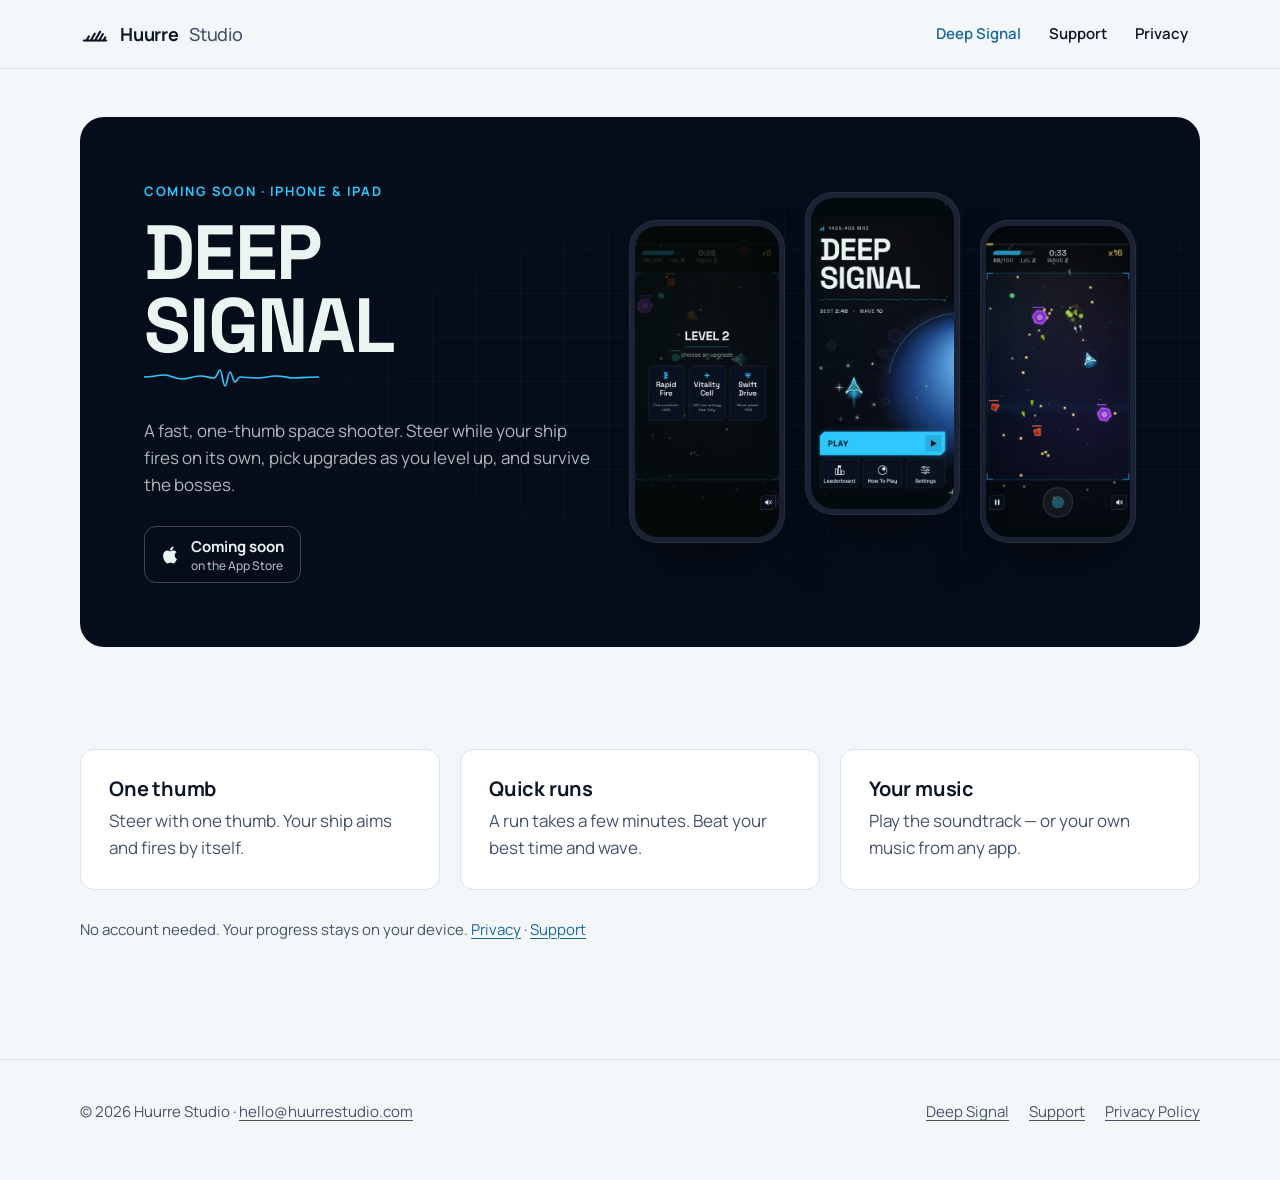
==== deep-signal/index.html @ c137371a "First version of the website." ====
<!doctype html>
<html lang="en">
<head>
<meta charset="utf-8">
<meta name="viewport" content="width=device-width, initial-scale=1">
<title>Deep Signal | Huurre Studio</title>
<meta name="description" content="Deep Signal is a fast, one-thumb space shooter for iPhone and iPad.">
<link rel="canonical" href="https://huurrestudio.com/deep-signal/">
<meta property="og:type" content="website">
<meta property="og:title" content="Deep Signal | Huurre Studio">
<meta property="og:description" content="Deep Signal is a fast, one-thumb space shooter for iPhone and iPad.">
<meta property="og:image" content="https://huurrestudio.com/assets/og-image.png">
<meta name="twitter:card" content="summary_large_image">
<meta name="theme-color" content="#F4F7F9" media="(prefers-color-scheme: light)">
<meta name="theme-color" content="#0A111B" media="(prefers-color-scheme: dark)">
<link rel="icon" href="/favicon.svg" type="image/svg+xml">
<link rel="apple-touch-icon" href="/apple-touch-icon.png">
<link rel="preconnect" href="https://fonts.googleapis.com">
<link rel="preconnect" href="https://fonts.gstatic.com" crossorigin>
<link href="https://fonts.googleapis.com/css2?family=Fraunces:ital,opsz,wght@1,9..144,400&family=Manrope:wght@400;500;600;700;800&family=Space+Grotesk:wght@700&display=swap" rel="stylesheet">
<link rel="stylesheet" href="/assets/site.css">
</head>
<body>
<a class="skip" href="#main">Skip to content</a>

<header class="site-header">
  <div class="wrap">
    <a class="brand" href="/" aria-label="Huurre Studio, home">
      <svg viewBox="0 0 64 64" fill="none" stroke="currentColor" stroke-width="4.5" stroke-linecap="round" aria-hidden="true"><path d="M8 46H56M14 46 19 37M23 46 31.5 31.3M32 46 43 27M41 46 49 32.1M50 46 54 39.1"/></svg>
      Huurre <span>Studio</span>
    </a>
    <nav class="nav" aria-label="Main">
      <a href="/deep-signal/" aria-current="page">Deep Signal</a>
      <a href="/support/">Support</a>
      <a href="/privacy/">Privacy</a>
    </nav>
  </div>
</header>

<main id="main">

  <section class="page-top">
    <div class="wrap">
      <article class="ds" aria-labelledby="ds-title">
        <div>
          <p class="eyebrow">Coming soon · iPhone &amp; iPad</p>
          <h1 id="ds-title" class="ds-title">Deep<br>Signal</h1>
          <svg class="trace" viewBox="0 0 180 22" fill="none" stroke="currentColor" stroke-width="1.6" aria-hidden="true"><path d="M0 11c10 0 12-2 20-2s10 4 18 4 10-3 18-3 8 2 14 2c3 0 4-8 6-8s3 16 5 16 3-14 5-14 3 10 5 10 3-5 5-5c6 0 10 1 18 1s10-2 18-2 12 2 18 2 10-1 25-1"/></svg>
          <p>A fast, one-thumb space shooter. Steer while your ship fires on its own, pick upgrades as you level up, and survive the bosses.</p>
          <div class="btns">
            <span class="badge-soon" role="note"><svg viewBox="0 0 24 24" fill="currentColor" aria-hidden="true"><path d="M16.4 12.6c0-2.6 2.1-3.8 2.2-3.9-1.2-1.8-3.1-2-3.7-2-1.6-.2-3.1.9-3.9.9-.8 0-2-.9-3.4-.9-1.7 0-3.3 1-4.2 2.6-1.8 3.1-.5 7.7 1.3 10.2.9 1.2 1.9 2.6 3.2 2.6 1.3-.1 1.8-.8 3.3-.8 1.6 0 2 .8 3.4.8 1.4 0 2.3-1.3 3.1-2.5 1-1.4 1.4-2.8 1.4-2.9-.1 0-2.7-1-2.7-4.1ZM13.9 5c.7-.9 1.2-2 1.1-3.2-1 0-2.3.7-3 1.6-.7.8-1.2 2-1.1 3.1 1.1.1 2.3-.6 3-1.5Z"/></svg><span>Coming soon<small>on the App Store</small></span></span>
          </div>
        </div>
        <div class="phones">
          <div class="phone"><img src="/assets/deep-signal/upgrade.jpg" width="720" height="1558" alt="Level-up screen: choose one of three upgrades."></div>
          <div class="phone"><img src="/assets/deep-signal/menu.jpg" width="720" height="1558" alt="Main menu with the Deep Signal title and a Play button."></div>
          <div class="phone"><img src="/assets/deep-signal/gameplay.jpg" width="720" height="1558" alt="Gameplay: the ship firing at enemies."></div>
        </div>
      </article>
    </div>
  </section>

  <section class="flush-top" aria-label="Features">
    <div class="wrap">
      <div class="grid-3">
        <div class="card"><h3>One thumb</h3><p>Steer with one thumb. Your ship aims and fires by itself.</p></div>
        <div class="card"><h3>Quick runs</h3><p>A run takes a few minutes. Beat your best time and wave.</p></div>
        <div class="card"><h3>Your music</h3><p>Play the soundtrack — or your own music from any app.</p></div>
      </div>
      <p class="small-print">No account needed. Your progress stays on your device. <a href="/privacy/">Privacy</a> · <a href="/support/">Support</a></p>
    </div>
  </section>

</main>

<footer class="site-footer">
  <div class="wrap">
    <p style="margin:0">© 2026 Huurre Studio · <a href="mailto:hello@huurrestudio.com">hello@huurrestudio.com</a></p>
    <nav aria-label="Footer">
      <a href="/deep-signal/">Deep Signal</a>
      <a href="/support/">Support</a>
      <a href="/privacy/">Privacy Policy</a>
    </nav>
  </div>
</footer>
</body>
</html>
---- assets/site.css ----
/* Huurre Studio — shared styles
   Palette: frost paper, night ink, one cold-blue accent. Deep Signal
   sections switch to the game's own night/cyan palette. */

:root {
  --bg: #F4F7F9;
  --surface: #FFFFFF;
  --ink: #0C1624;
  --ink-2: #46546A;       /* ≥ 7:1 on --bg */
  --line: #DCE3EA;
  --accent: #1B6A9E;      /* links & focus, ≥ 5.5:1 on --bg */
  --frost: #BFE3F5;
  --frost-ink: #0C1624;

  --ds-bg: #060D1A;       /* Deep Signal palette */
  --ds-ink: #EAF4F1;
  --ds-dim: rgba(234, 244, 241, 0.74);
  --ds-cyan: #2EC8FF;

  --radius: 14px;
  --wrap: 1120px;
  --font: "Manrope", system-ui, -apple-system, "Segoe UI", sans-serif;
  --serif: "Fraunces", Georgia, serif;
  color-scheme: light;
}
@media (prefers-color-scheme: dark) {
  :root:not([data-theme="light"]) {
    --bg: #0A111B;
    --surface: #111A26;
    --ink: #EEF4F8;
    --ink-2: #A2B0BF;
    --line: #1F2B3A;
    --accent: #8FD0F2;
    --frost: #BFE3F5;
    --frost-ink: #0A111B;
    color-scheme: dark;
  }
}

*, *::before, *::after { box-sizing: border-box; }
html { -webkit-text-size-adjust: 100%; scroll-behavior: smooth; }
@media (prefers-reduced-motion: reduce) { html { scroll-behavior: auto; } }
body {
  margin: 0;
  background: var(--bg);
  color: var(--ink);
  font: 400 17px/1.6 var(--font);
  -webkit-font-smoothing: antialiased;
}
img { max-width: 100%; height: auto; display: block; }
a { color: var(--accent); text-underline-offset: 3px; text-decoration-thickness: 1px; }
a:hover { text-decoration-thickness: 2px; }
:focus-visible { outline: 3px solid var(--accent); outline-offset: 3px; border-radius: 4px; }

.wrap { width: min(var(--wrap), 100% - 40px); margin-inline: auto; }
.skip {
  position: absolute; left: 16px; top: -60px; z-index: 10;
  background: var(--ink); color: var(--bg); padding: 10px 14px; border-radius: 8px;
}
.skip:focus { top: 12px; }

/* ---------- header ---------- */
.site-header { border-bottom: 1px solid var(--line); }
.site-header .wrap { display: flex; align-items: center; justify-content: space-between; gap: 16px; min-height: 68px; }
.brand { display: inline-flex; align-items: center; gap: 10px; color: var(--ink); text-decoration: none; font-weight: 700; letter-spacing: -0.01em; font-size: 18px; }
.brand svg { width: 30px; height: 30px; }
.brand span { font-weight: 500; color: var(--ink-2); }
.nav { display: flex; gap: 4px; flex-wrap: wrap; }
.nav a { color: var(--ink); text-decoration: none; font-weight: 600; font-size: 15px; padding: 10px 12px; border-radius: 10px; }
.nav a:hover { background: var(--line); }
.nav a[aria-current="page"] { color: var(--accent); }
.nav { flex-wrap: nowrap; }
@media (max-width: 560px) { .brand span { display: none; } .nav { gap: 0; } .nav a { padding: 10px 7px; font-size: 14px; white-space: nowrap; } }

/* ---------- type ---------- */
h1, h2, h3 { line-height: 1.12; letter-spacing: -0.025em; margin: 0 0 0.5em; }
h1 { font-size: clamp(40px, 6.4vw, 76px); font-weight: 800; }
h2 { font-size: clamp(30px, 3.8vw, 44px); font-weight: 800; }
h3 { font-size: 20px; font-weight: 700; letter-spacing: -0.01em; }
p { margin: 0 0 1em; }
.lede { font-size: clamp(18px, 1.6vw, 21px); color: var(--ink-2); max-width: 36em; }
.eyebrow { font-size: 13px; font-weight: 700; letter-spacing: 0.12em; text-transform: uppercase; color: var(--ink-2); margin-bottom: 14px; }

/* ---------- buttons ---------- */
.btns { display: flex; flex-wrap: wrap; gap: 12px; margin-top: 28px; }
.btn {
  display: inline-flex; align-items: center; gap: 10px; min-height: 48px;
  padding: 12px 20px; border-radius: 12px; font-weight: 700; font-size: 16px;
  text-decoration: none; border: 1.5px solid transparent;
}
.btn-primary { background: var(--ink); color: var(--bg); }
.btn-primary:hover { background: var(--accent); color: #fff; }
.btn-ghost { border-color: var(--line); color: var(--ink); }
.btn-ghost:hover { border-color: var(--ink-2); }
.btn svg { width: 18px; height: 18px; }

/* ---------- hero ---------- */
.hero { padding: clamp(56px, 9vw, 120px) 0 clamp(48px, 7vw, 96px); position: relative; overflow: hidden; }
.hero .wrap { display: grid; grid-template-columns: 1.25fr 1fr; gap: 48px; align-items: center; }
@media (max-width: 860px) { .hero .wrap { grid-template-columns: 1fr; gap: 32px; } .hero-art { order: -1; max-width: 300px; } }

.definition {
  border-left: 2px solid var(--frost);
  padding: 2px 0 2px 16px; margin-bottom: 32px; max-width: 30em;
}
.definition .term { font-weight: 700; font-size: 15px; letter-spacing: 0.02em; }
.definition .term em { font-style: normal; font-weight: 500; color: var(--ink-2); }
.definition p { font-family: var(--serif); font-style: italic; font-size: 19px; line-height: 1.5; color: var(--ink-2); margin: 4px 0 0; }

.hero-art { color: var(--ink); }
.hero-art svg { width: 100%; height: auto; overflow: visible; }
.hero-art .twig { stroke: currentColor; }
.hero-art .needle { stroke: var(--accent); stroke-dasharray: 120; stroke-dashoffset: 120; animation: grow 1.4s cubic-bezier(.2,.7,.2,1) forwards; }
.hero-art .needle:nth-of-type(2) { animation-delay: .15s; }
.hero-art .needle:nth-of-type(3) { animation-delay: .3s; }
.hero-art .needle:nth-of-type(4) { animation-delay: .45s; }
.hero-art .needle:nth-of-type(5) { animation-delay: .6s; }
.hero-art .needle:nth-of-type(6) { animation-delay: .75s; }
.hero-art .crystal { fill: var(--accent); opacity: 0; animation: appear .8s ease-out 1.4s forwards; }
@keyframes grow { to { stroke-dashoffset: 0; } }
@keyframes appear { to { opacity: .55; } }
@media (prefers-reduced-motion: reduce) {
  .hero-art .needle { animation: none; stroke-dashoffset: 0; }
  .hero-art .crystal { animation: none; opacity: .55; }
}

/* ---------- sections ---------- */
section { padding: clamp(56px, 8vw, 104px) 0; }
.section-head { max-width: 40em; margin-bottom: 40px; }
section.flush-top { padding-top: 0; }
.ds .ds-title { margin: 0; }
.rule { border: 0; border-top: 1px solid var(--line); margin: 0; }

/* ---------- Deep Signal feature (always the game's dark palette) ---------- */
.ds {
  background: var(--ds-bg); color: var(--ds-ink);
  border-radius: 24px; overflow: hidden; position: relative;
  display: grid; grid-template-columns: 1fr 1.1fr; gap: 24px; align-items: center;
  padding: clamp(28px, 5vw, 64px);
  isolation: isolate;
}
.ds::before { /* faint grid like the game's arena */
  content: ""; position: absolute; inset: 0; z-index: -1;
  background-image: linear-gradient(rgba(46,200,255,.05) 1px, transparent 1px), linear-gradient(90deg, rgba(46,200,255,.05) 1px, transparent 1px);
  background-size: 44px 44px;
  mask-image: radial-gradient(ellipse at 70% 50%, #000 30%, transparent 75%);
}
@media (max-width: 860px) { .ds { grid-template-columns: 1fr; } }
.ds .eyebrow { color: var(--ds-cyan); }
.ds h2, .ds h1, .ds .ds-title { font-family: "Space Grotesk", var(--font); text-transform: uppercase; letter-spacing: -0.02em; line-height: .95; font-size: clamp(44px, 6vw, 80px); }
.ds p { color: var(--ds-dim); max-width: 32em; }
.ds a { color: var(--ds-cyan); }
.trace { width: 180px; height: 22px; margin: 4px 0 22px; color: var(--ds-cyan); }
.chips { list-style: none; padding: 0; margin: 20px 0 0; display: flex; flex-wrap: wrap; gap: 8px; }
.chips li { border: 1px solid rgba(234,244,241,.18); padding: 6px 12px; border-radius: 999px; font-size: 14px; font-weight: 600; color: var(--ds-ink); }
.ds .btn-primary { background: var(--ds-cyan); color: #03131F; }
.ds .btn-primary:hover { background: #7fdcff; color: #03131F; }
.ds .btn-ghost { border-color: rgba(234,244,241,.25); color: var(--ds-ink); }
.ds .btn-ghost:hover { border-color: var(--ds-ink); }
.ds :focus-visible { outline-color: var(--ds-cyan); }
.badge-soon {
  display: inline-flex; align-items: center; gap: 10px; min-height: 48px; padding: 8px 16px;
  border-radius: 12px; border: 1.5px solid rgba(234,244,241,.25); color: var(--ds-ink); font-weight: 700; font-size: 15px;
}
.badge-soon svg { width: 20px; height: 20px; }
.badge-soon small { display: block; font-weight: 500; font-size: 12px; color: var(--ds-dim); line-height: 1.2; }

.phones { display: flex; justify-content: center; align-items: flex-end; gap: clamp(8px, 2vw, 20px); padding: 8px 0; }
.phone {
  width: 31%; max-width: 230px; border-radius: 28px; padding: 6px;
  background: #1a2233; box-shadow: 0 30px 60px -20px rgba(0,0,0,.6), 0 0 0 1px rgba(255,255,255,.06) inset;
}
.phone img { border-radius: 23px; aspect-ratio: 1170 / 2532; object-fit: cover; }
.phone:nth-child(2) { transform: translateY(-28px); }
@media (max-width: 480px) { .phone { border-radius: 18px; padding: 4px; } .phone img { border-radius: 15px; } }

/* ---------- principles ---------- */
.grid-3 { display: grid; grid-template-columns: repeat(3, 1fr); gap: 20px; }
@media (max-width: 860px) { .grid-3 { grid-template-columns: 1fr; } }
.card { background: var(--surface); border: 1px solid var(--line); border-radius: var(--radius); padding: 28px; }
.card .num { font-weight: 800; font-size: 14px; color: var(--accent); letter-spacing: .08em; margin-bottom: 18px; display: block; }
.card p { color: var(--ink-2); margin: 0; }

/* ---------- long-form documents (privacy, support) ---------- */
.doc { padding: clamp(40px, 6vw, 80px) 0 96px; }
.doc .wrap { max-width: 720px; }
.toc { position: sticky; top: 24px; align-self: start; font-size: 15px; }
.toc p { font-weight: 700; margin-bottom: 8px; }
.toc ol { list-style: none; padding: 0; margin: 0; border-left: 1px solid var(--line); }
.toc a { display: block; padding: 5px 0 5px 14px; color: var(--ink-2); text-decoration: none; }
.toc a:hover { color: var(--ink); }
.side { position: sticky; top: 24px; align-self: start; }
.side > p { font-weight: 700; margin-bottom: 8px; }
@media (max-width: 860px) { .toc, .side { position: static; } }
.prose { max-width: 42em; }
.prose h1 { font-size: clamp(36px, 5vw, 56px); }
.prose h2 { font-size: 26px; margin-top: 2.2em; scroll-margin-top: 24px; }
.prose h3 { margin-top: 1.6em; }
.prose ul { padding-left: 1.2em; }
.prose li { margin-bottom: .4em; }
.prose table { width: 100%; border-collapse: collapse; font-size: 15px; margin: 1em 0 1.5em; }
.prose th, .prose td { text-align: left; vertical-align: top; padding: 10px 12px; border-bottom: 1px solid var(--line); }
.prose th { font-weight: 700; }
.prose .meta { color: var(--ink-2); font-size: 15px; }
.note { background: var(--surface); border: 1px solid var(--line); border-left: 3px solid var(--accent); border-radius: 10px; padding: 16px 18px; margin: 1.2em 0; }
.table-scroll { overflow-x: auto; }

/* FAQ */
.faq details { border-bottom: 1px solid var(--line); }
.faq summary {
  cursor: pointer; list-style: none; font-weight: 700; font-size: 18px; padding: 18px 36px 18px 0; position: relative;
}
.faq summary::-webkit-details-marker { display: none; }
.faq summary::after {
  content: ""; position: absolute; right: 6px; top: 50%; width: 10px; height: 10px;
  border-right: 2px solid var(--ink-2); border-bottom: 2px solid var(--ink-2);
  transform: translateY(-70%) rotate(45deg); transition: transform .2s;
}
.faq details[open] summary::after { transform: translateY(-30%) rotate(-135deg); }
.faq details > div { padding: 0 0 18px; color: var(--ink-2); }
@media (prefers-reduced-motion: reduce) { .faq summary::after { transition: none; } }

/* ---------- footer ---------- */
.site-footer { border-top: 1px solid var(--line); padding: 40px 0 56px; font-size: 15px; color: var(--ink-2); }
.site-footer .wrap { display: flex; flex-wrap: wrap; gap: 20px 40px; justify-content: space-between; align-items: center; }
.site-footer nav { display: flex; flex-wrap: wrap; gap: 8px 20px; }
.site-footer a { color: var(--ink-2); }
.site-footer a:hover { color: var(--ink); }

/* Placeholders the owner must fill in before publishing */
mark.todo { background: #FFE58A; color: #3A2E00; padding: 0 4px; border-radius: 4px; font-weight: 600; }

.page-top { padding-top: clamp(24px, 4vw, 48px); }
.small-print { margin-top: 28px; color: var(--ink-2); font-size: 15px; }
.card h3 { margin-bottom: .3em; }

.email-btn { margin: 0 0 40px; }
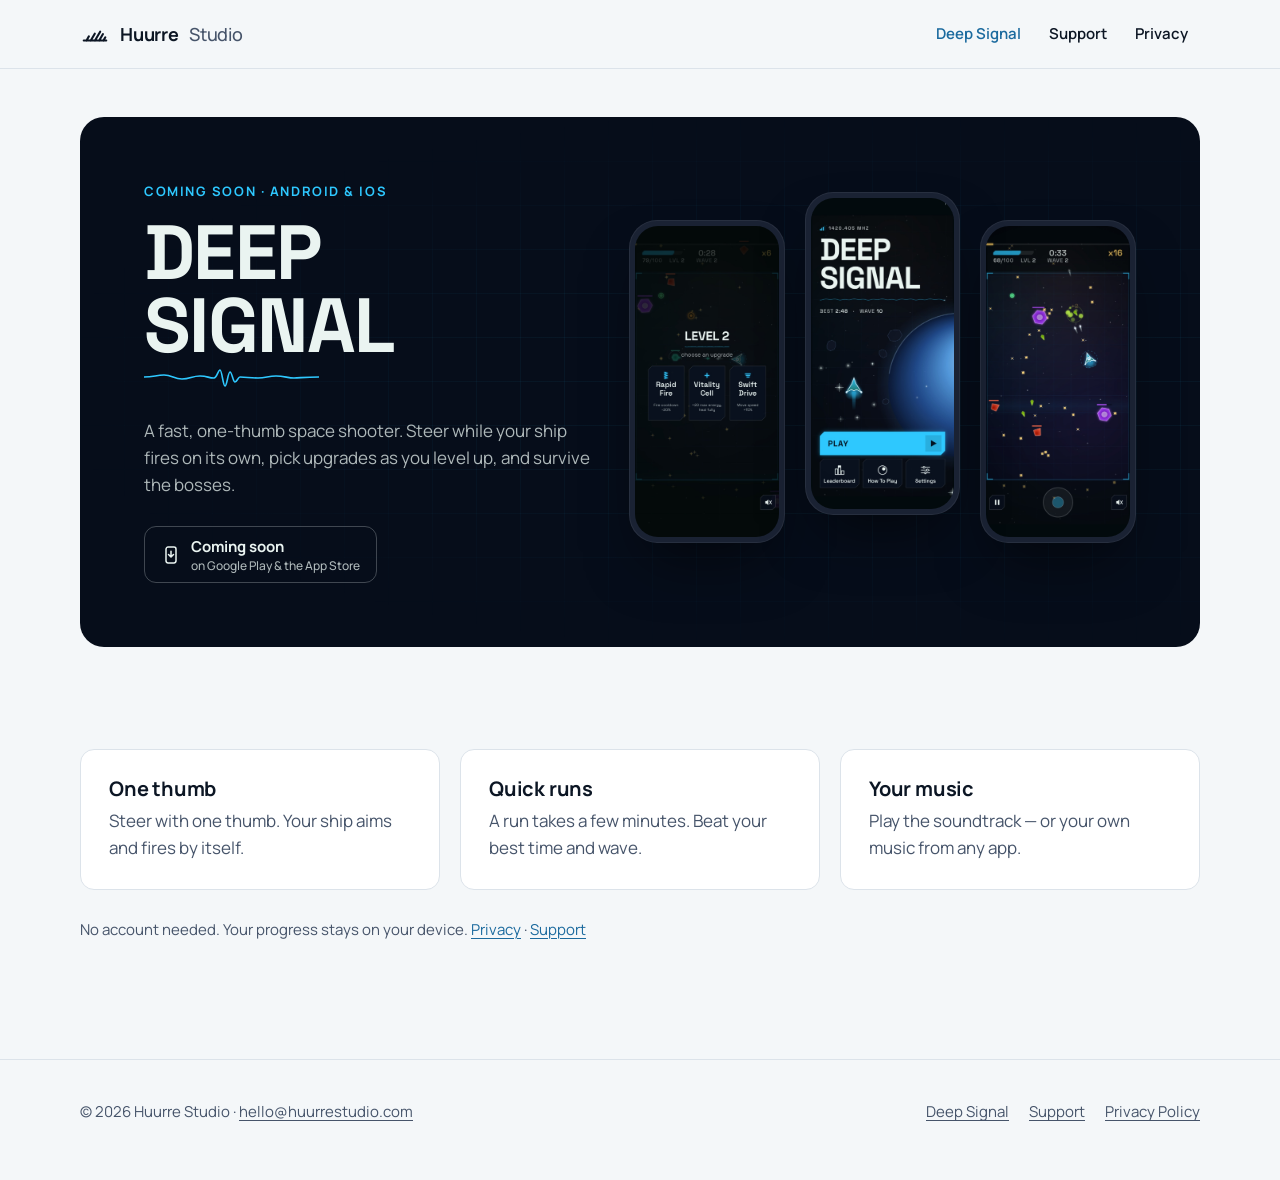
==== commit 57a05853: "New deep-signal index file" ====
--- a/deep-signal/index.html
+++ b/deep-signal/index.html
@@ -4,11 +4,11 @@
 <meta charset="utf-8">
 <meta name="viewport" content="width=device-width, initial-scale=1">
 <title>Deep Signal | Huurre Studio</title>
-<meta name="description" content="Deep Signal is a fast, one-thumb space shooter for iPhone and iPad.">
+<meta name="description" content="Deep Signal is a fast, one-thumb space shooter for Android, iPhone and iPad.">
 <link rel="canonical" href="https://huurrestudio.com/deep-signal/">
 <meta property="og:type" content="website">
 <meta property="og:title" content="Deep Signal | Huurre Studio">
-<meta property="og:description" content="Deep Signal is a fast, one-thumb space shooter for iPhone and iPad.">
+<meta property="og:description" content="Deep Signal is a fast, one-thumb space shooter for Android, iPhone and iPad.">
 <meta property="og:image" content="https://huurrestudio.com/assets/og-image.png">
 <meta name="twitter:card" content="summary_large_image">
 <meta name="theme-color" content="#F4F7F9" media="(prefers-color-scheme: light)">
@@ -43,12 +43,12 @@
     <div class="wrap">
       <article class="ds" aria-labelledby="ds-title">
         <div>
-          <p class="eyebrow">Coming soon · iPhone &amp; iPad</p>
+          <p class="eyebrow">Coming soon · Android &amp; iOS</p>
           <h1 id="ds-title" class="ds-title">Deep<br>Signal</h1>
           <svg class="trace" viewBox="0 0 180 22" fill="none" stroke="currentColor" stroke-width="1.6" aria-hidden="true"><path d="M0 11c10 0 12-2 20-2s10 4 18 4 10-3 18-3 8 2 14 2c3 0 4-8 6-8s3 16 5 16 3-14 5-14 3 10 5 10 3-5 5-5c6 0 10 1 18 1s10-2 18-2 12 2 18 2 10-1 25-1"/></svg>
           <p>A fast, one-thumb space shooter. Steer while your ship fires on its own, pick upgrades as you level up, and survive the bosses.</p>
           <div class="btns">
-            <span class="badge-soon" role="note"><svg viewBox="0 0 24 24" fill="currentColor" aria-hidden="true"><path d="M16.4 12.6c0-2.6 2.1-3.8 2.2-3.9-1.2-1.8-3.1-2-3.7-2-1.6-.2-3.1.9-3.9.9-.8 0-2-.9-3.4-.9-1.7 0-3.3 1-4.2 2.6-1.8 3.1-.5 7.7 1.3 10.2.9 1.2 1.9 2.6 3.2 2.6 1.3-.1 1.8-.8 3.3-.8 1.6 0 2 .8 3.4.8 1.4 0 2.3-1.3 3.1-2.5 1-1.4 1.4-2.8 1.4-2.9-.1 0-2.7-1-2.7-4.1ZM13.9 5c.7-.9 1.2-2 1.1-3.2-1 0-2.3.7-3 1.6-.7.8-1.2 2-1.1 3.1 1.1.1 2.3-.6 3-1.5Z"/></svg><span>Coming soon<small>on the App Store</small></span></span>
+            <span class="badge-soon" role="note"><svg viewBox="0 0 24 24" fill="none" stroke="currentColor" stroke-width="1.8" stroke-linecap="round" stroke-linejoin="round" aria-hidden="true"><rect x="6" y="2.5" width="12" height="19" rx="2.5"/><path d="M12 7.5v7M9 11.5l3 3 3-3"/></svg><span>Coming soon<small>on Google Play &amp; the App Store</small></span></span>
           </div>
         </div>
         <div class="phones">
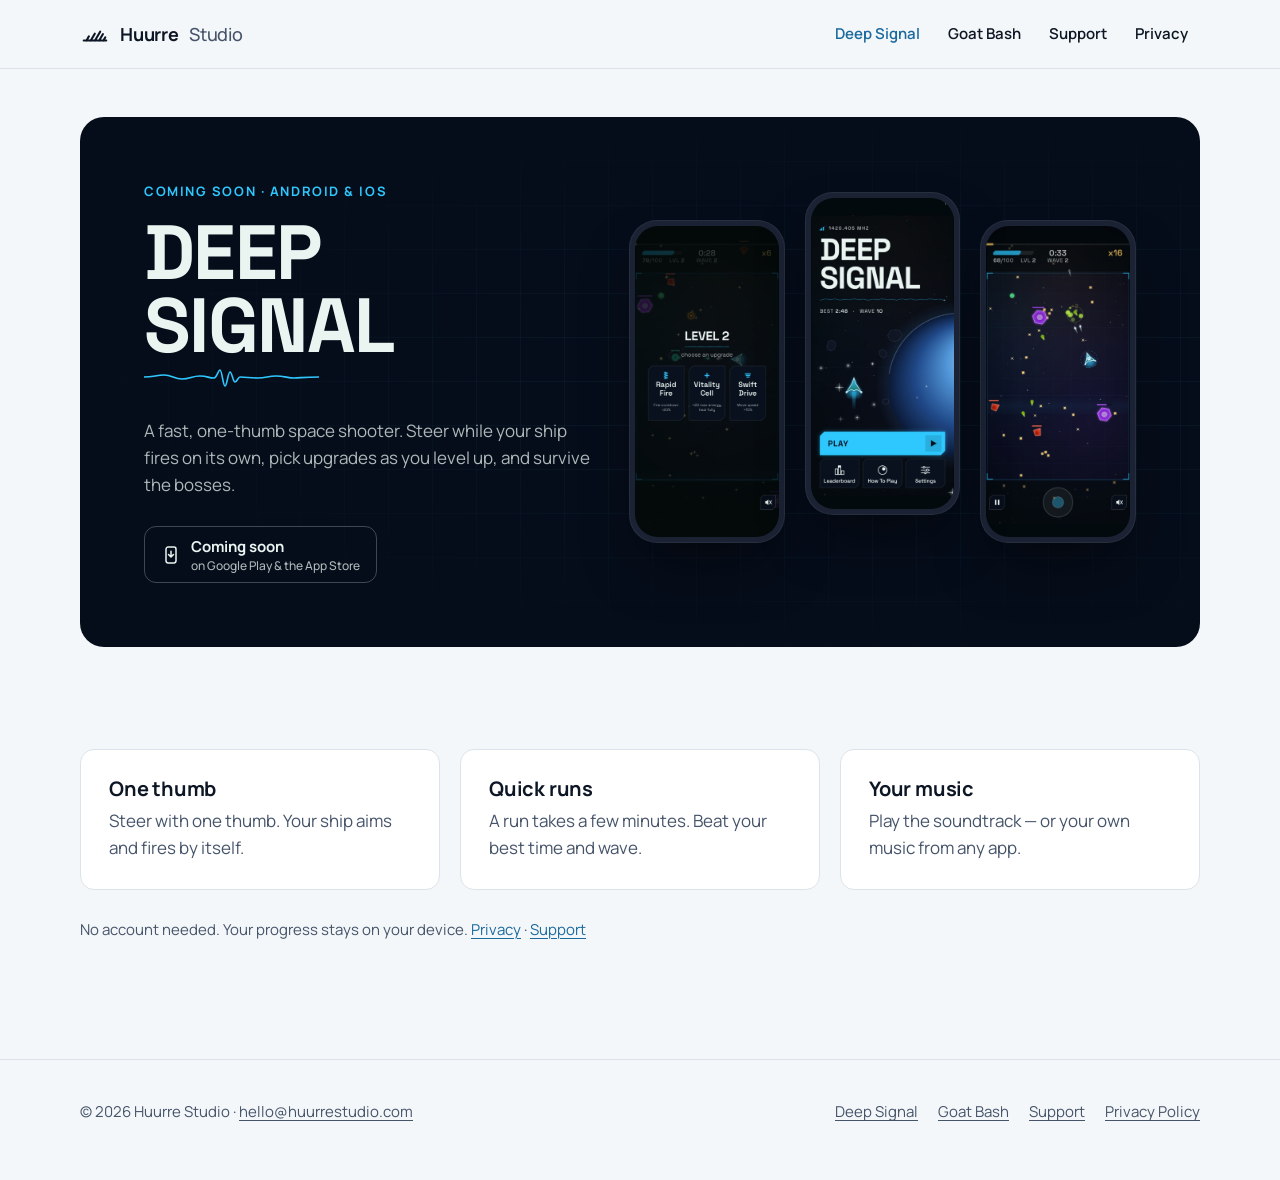
==== commit f9a7ce79: "Website update" ====
--- a/deep-signal/index.html
+++ b/deep-signal/index.html
@@ -31,6 +31,7 @@
     </a>
     <nav class="nav" aria-label="Main">
       <a href="/deep-signal/" aria-current="page">Deep Signal</a>
+      <a href="/goat-bash/">Goat Bash</a>
       <a href="/support/">Support</a>
       <a href="/privacy/">Privacy</a>
     </nav>
@@ -78,6 +79,7 @@
     <p style="margin:0">© 2026 Huurre Studio · <a href="mailto:hello@huurrestudio.com">hello@huurrestudio.com</a></p>
     <nav aria-label="Footer">
       <a href="/deep-signal/">Deep Signal</a>
+      <a href="/goat-bash/">Goat Bash</a>
       <a href="/support/">Support</a>
       <a href="/privacy/">Privacy Policy</a>
     </nav>
--- a/assets/site.css
+++ b/assets/site.css
@@ -71,6 +71,12 @@
 .nav a[aria-current="page"] { color: var(--accent); }
 .nav { flex-wrap: nowrap; }
 @media (max-width: 560px) { .brand span { display: none; } .nav { gap: 0; } .nav a { padding: 10px 7px; font-size: 14px; white-space: nowrap; } }
+/* with four links, small phones put the menu on its own row under the logo */
+@media (max-width: 480px) {
+  .site-header .wrap { flex-wrap: wrap; row-gap: 0; padding: 6px 0; }
+  .brand span { display: inline; }
+  .nav { width: calc(100% + 14px); margin: 0 -7px; justify-content: space-between; }
+}
 
 /* ---------- type ---------- */
 h1, h2, h3 { line-height: 1.12; letter-spacing: -0.025em; margin: 0 0 0.5em; }
@@ -235,3 +241,40 @@
 .card h3 { margin-bottom: .3em; }
 
 .email-btn { margin: 0 0 40px; }
+
+/* ---------- Goat Bash feature (the game's fjord blue and sunny gold) ---------- */
+.gb {
+  --gb-gold: #FFC83D; --gb-ink: #FFFFFF; --gb-dim: rgba(255,255,255,.86);
+  background: linear-gradient(165deg, #3E9BD6 0%, #1E6CA3 55%, #144B78 100%); color: var(--gb-ink);
+}
+.gb::before { /* soft sunburst behind the screenshots */
+  background-image: repeating-conic-gradient(from 0deg at 72% 38%, rgba(255,214,110,.10) 0deg 9deg, transparent 9deg 18deg);
+  background-size: auto; mask-image: radial-gradient(ellipse at 72% 40%, #000 20%, transparent 70%);
+}
+.gb .eyebrow { color: var(--gb-gold); }
+.gb h1, .gb h2, .gb .gb-title {
+  font-family: "Lilita One", var(--font); text-transform: none; letter-spacing: .01em; line-height: .92;
+  font-size: clamp(48px, 6.4vw, 88px); color: var(--gb-gold); font-weight: 400;
+  -webkit-text-stroke: .12em #3A2414; paint-order: stroke fill; text-shadow: 0 .06em 0 #3A2414;
+}
+.gb .gb-sub { display: inline-block; margin: 10px 0 20px; padding: 6px 14px; border-radius: 8px; background: #2F78BD;
+  box-shadow: 0 0 0 2px #3A2414; font-family: "Lilita One", var(--font); font-size: 20px; letter-spacing: .02em; color: #fff; }
+.gb p { color: var(--gb-dim); }
+.gb a { color: var(--gb-gold); }
+.gb .chips li { border-color: rgba(255,255,255,.35); color: var(--gb-ink); }
+.gb .btn-primary { background: var(--gb-gold); color: #3A2414; }
+.gb .btn-primary:hover { background: #FFDB75; color: #3A2414; }
+.gb .badge-soon { border-color: rgba(255,255,255,.4); color: var(--gb-ink); }
+.gb .badge-soon small { color: var(--gb-dim); }
+.gb :focus-visible { outline-color: var(--gb-gold); }
+.gb-icon { width: 76px; height: 76px; border-radius: 18px; box-shadow: 0 10px 24px -8px rgba(0,0,0,.45); margin-bottom: 18px; }
+
+/* landscape screenshots in phone frames: one large, one overlapping below */
+.lands { position: relative; padding: 8px 0 12%; }
+.land {
+  border-radius: 22px; padding: 6px; background: #18202e;
+  box-shadow: 0 30px 60px -20px rgba(0,0,0,.55), 0 0 0 1px rgba(255,255,255,.08) inset;
+}
+.land img { border-radius: 17px; aspect-ratio: 1280 / 600; object-fit: cover; }
+.land + .land { position: absolute; width: 62%; right: -4%; bottom: 0; }
+@media (max-width: 480px) { .land { border-radius: 16px; padding: 4px; } .land img { border-radius: 12px; } .land + .land { display: none; } .lands { padding-bottom: 0; } }
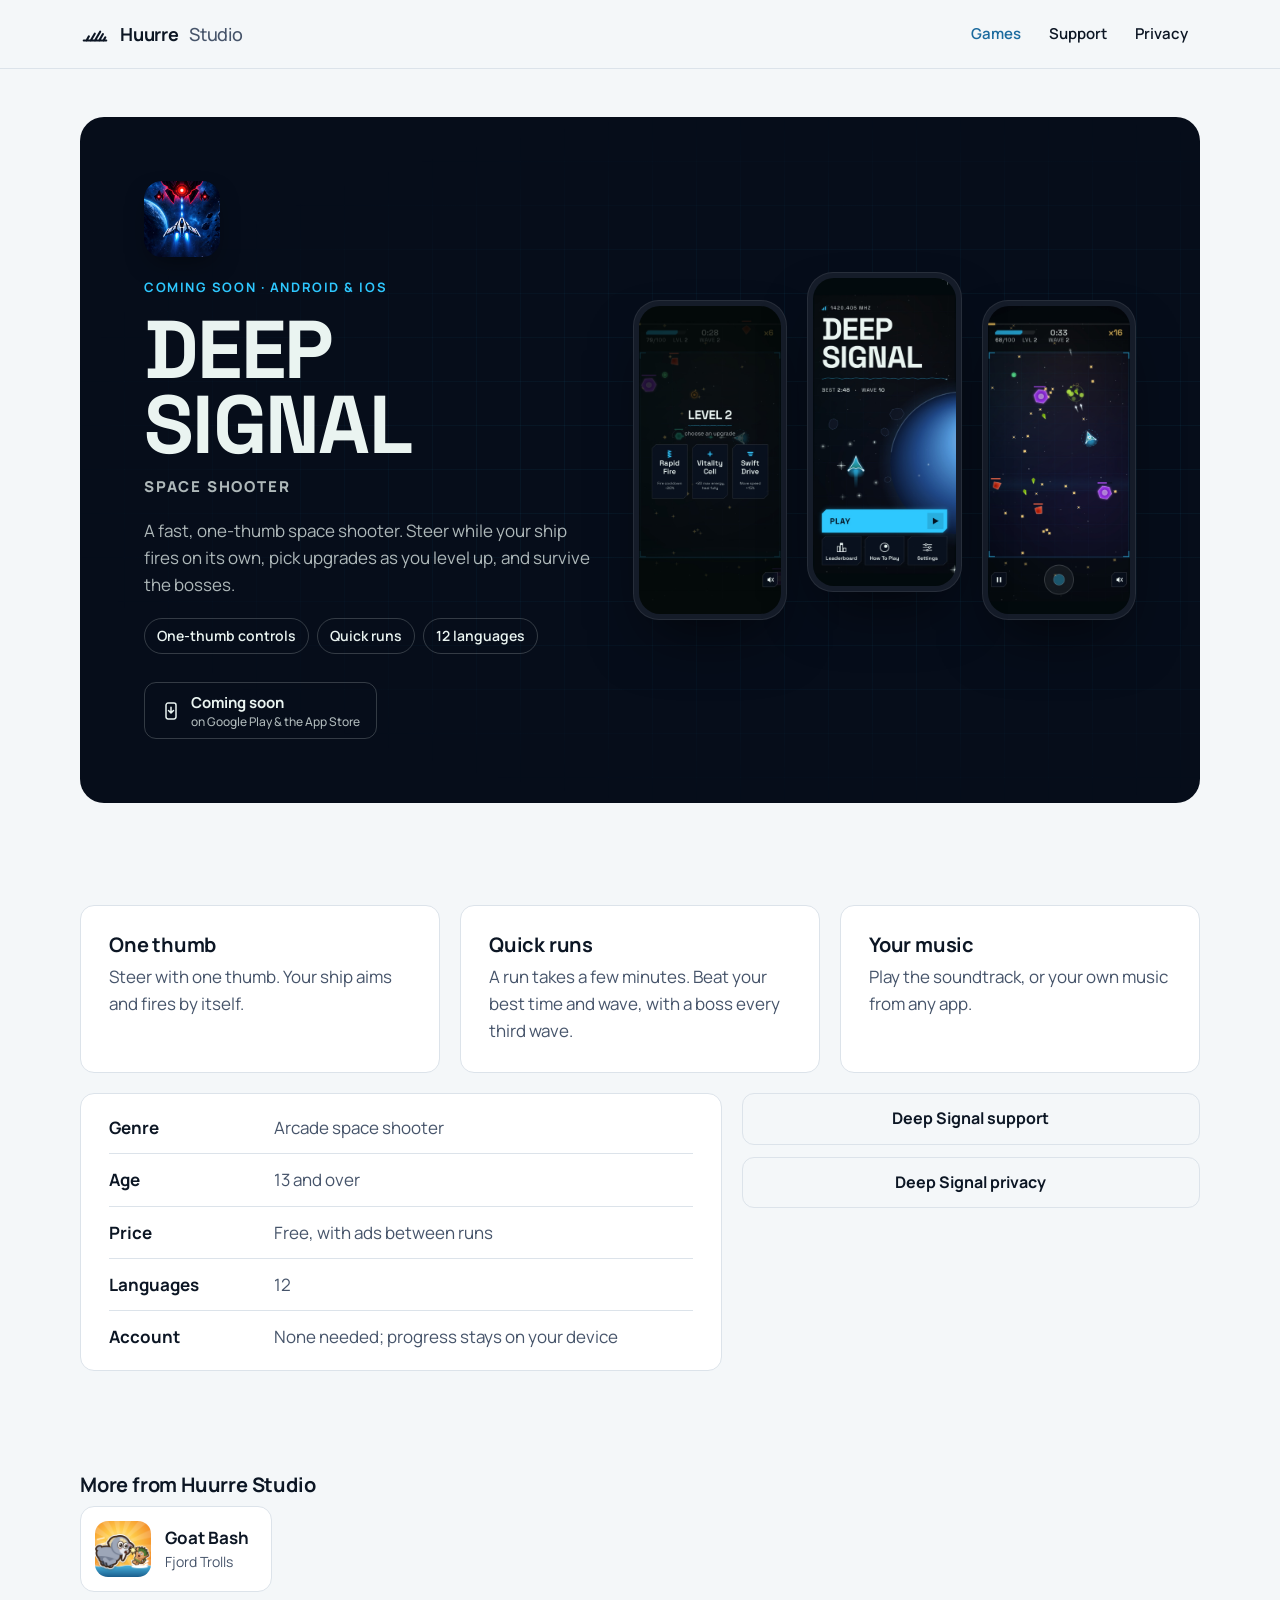
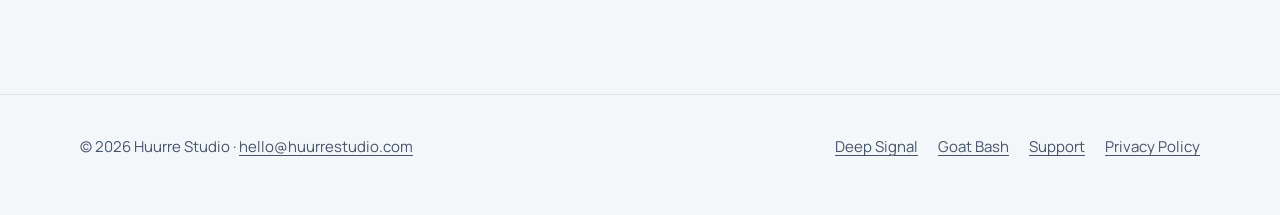
==== commit b2574508: "Website update" ====
--- a/deep-signal/index.html
+++ b/deep-signal/index.html
@@ -3,12 +3,12 @@
 <head>
 <meta charset="utf-8">
 <meta name="viewport" content="width=device-width, initial-scale=1">
-<title>Deep Signal | Huurre Studio</title>
-<meta name="description" content="Deep Signal is a fast, one-thumb space shooter for Android, iPhone and iPad.">
+<title>Deep Signal: Space Shooter | Huurre Studio</title>
+<meta name="description" content="Deep Signal: Space Shooter — A fast, one-thumb space shooter. Steer while your ship fires on its own, pick upgrades as you level up, and survive the bosses.">
 <link rel="canonical" href="https://huurrestudio.com/deep-signal/">
 <meta property="og:type" content="website">
-<meta property="og:title" content="Deep Signal | Huurre Studio">
-<meta property="og:description" content="Deep Signal is a fast, one-thumb space shooter for Android, iPhone and iPad.">
+<meta property="og:title" content="Deep Signal: Space Shooter | Huurre Studio">
+<meta property="og:description" content="Deep Signal: Space Shooter — A fast, one-thumb space shooter. Steer while your ship fires on its own, pick upgrades as you level up, and survive the bosses.">
 <meta property="og:image" content="https://huurrestudio.com/assets/og-image.png">
 <meta name="twitter:card" content="summary_large_image">
 <meta name="theme-color" content="#F4F7F9" media="(prefers-color-scheme: light)">
@@ -17,10 +17,9 @@
 <link rel="apple-touch-icon" href="/apple-touch-icon.png">
 <link rel="preconnect" href="https://fonts.googleapis.com">
 <link rel="preconnect" href="https://fonts.gstatic.com" crossorigin>
-<link href="https://fonts.googleapis.com/css2?family=Fraunces:ital,opsz,wght@1,9..144,400&family=Manrope:wght@400;500;600;700;800&family=Space+Grotesk:wght@700&display=swap" rel="stylesheet">
+<link href="https://fonts.googleapis.com/css2?family=Fraunces:ital,opsz,wght@1,9..144,400&family=Lilita+One&family=Manrope:wght@400;500;600;700;800&family=Space+Grotesk:wght@700&display=swap" rel="stylesheet">
 <link rel="stylesheet" href="/assets/site.css">
-</head>
-<body>
+</head><body>
 <a class="skip" href="#main">Skip to content</a>
 
 <header class="site-header">
@@ -30,8 +29,7 @@
       Huurre <span>Studio</span>
     </a>
     <nav class="nav" aria-label="Main">
-      <a href="/deep-signal/" aria-current="page">Deep Signal</a>
-      <a href="/goat-bash/">Goat Bash</a>
+      <a href="/#games" aria-current="page">Games</a>
       <a href="/support/">Support</a>
       <a href="/privacy/">Privacy</a>
     </nav>
@@ -39,23 +37,24 @@
 </header>
 
 <main id="main">
-
   <section class="page-top">
     <div class="wrap">
-      <article class="ds" aria-labelledby="ds-title">
-        <div>
+      <article class="game game--deep-signal" aria-labelledby="deep-signal-title">
+        <div class="game-text">
+          <img class="game-icon" src="/assets/deep-signal/icon.png" width="256" height="256" alt="">
           <p class="eyebrow">Coming soon · Android &amp; iOS</p>
-          <h1 id="ds-title" class="ds-title">Deep<br>Signal</h1>
-          <svg class="trace" viewBox="0 0 180 22" fill="none" stroke="currentColor" stroke-width="1.6" aria-hidden="true"><path d="M0 11c10 0 12-2 20-2s10 4 18 4 10-3 18-3 8 2 14 2c3 0 4-8 6-8s3 16 5 16 3-14 5-14 3 10 5 10 3-5 5-5c6 0 10 1 18 1s10-2 18-2 12 2 18 2 10-1 25-1"/></svg>
-          <p>A fast, one-thumb space shooter. Steer while your ship fires on its own, pick upgrades as you level up, and survive the bosses.</p>
+          <h1 id="deep-signal-title" class="game-title">Deep<br>Signal</h1>
+          <p class="game-sub">Space Shooter</p>
+          <p class="game-summary">A fast, one-thumb space shooter. Steer while your ship fires on its own, pick upgrades as you level up, and survive the bosses.</p>
+          <ul class="chips" aria-label="Highlights"><li>One-thumb controls</li><li>Quick runs</li><li>12 languages</li></ul>
           <div class="btns">
             <span class="badge-soon" role="note"><svg viewBox="0 0 24 24" fill="none" stroke="currentColor" stroke-width="1.8" stroke-linecap="round" stroke-linejoin="round" aria-hidden="true"><rect x="6" y="2.5" width="12" height="19" rx="2.5"/><path d="M12 7.5v7M9 11.5l3 3 3-3"/></svg><span>Coming soon<small>on Google Play &amp; the App Store</small></span></span>
           </div>
         </div>
-        <div class="phones">
-          <div class="phone"><img src="/assets/deep-signal/upgrade.jpg" width="720" height="1558" alt="Level-up screen: choose one of three upgrades."></div>
-          <div class="phone"><img src="/assets/deep-signal/menu.jpg" width="720" height="1558" alt="Main menu with the Deep Signal title and a Play button."></div>
-          <div class="phone"><img src="/assets/deep-signal/gameplay.jpg" width="720" height="1558" alt="Gameplay: the ship firing at enemies."></div>
+        <div class="shots shots--portrait">
+          <div class="shot"><img src="/assets/deep-signal/upgrade.jpg" width="720" height="1558" alt="Deep Signal level-up screen: choose one of three upgrades — Rapid Fire, Vitality Cell or Swift Drive."></div>
+          <div class="shot"><img src="/assets/deep-signal/menu.jpg" width="720" height="1558" alt="Deep Signal main menu: the title above a glowing signal trace, a ship rising past a blue planet, and a Play button." loading="lazy"></div>
+          <div class="shot"><img src="/assets/deep-signal/gameplay.jpg" width="720" height="1558" alt="Deep Signal gameplay: the player&#x27;s ship firing at purple and red enemy ships, with glowing pickups and a x16 combo." loading="lazy"></div>
         </div>
       </article>
     </div>
@@ -63,15 +62,28 @@
 
   <section class="flush-top" aria-label="Features">
     <div class="wrap">
-      <div class="grid-3">
-        <div class="card"><h3>One thumb</h3><p>Steer with one thumb. Your ship aims and fires by itself.</p></div>
-        <div class="card"><h3>Quick runs</h3><p>A run takes a few minutes. Beat your best time and wave.</p></div>
-        <div class="card"><h3>Your music</h3><p>Play the soundtrack — or your own music from any app.</p></div>
+      <div class="grid-3"><div class="card"><h3>One thumb</h3><p>Steer with one thumb. Your ship aims and fires by itself.</p></div><div class="card"><h3>Quick runs</h3><p>A run takes a few minutes. Beat your best time and wave, with a boss every third wave.</p></div><div class="card"><h3>Your music</h3><p>Play the soundtrack, or your own music from any app.</p></div></div>
+      <div class="game-facts">
+        <dl class="details" aria-label="Game details"><div><dt>Genre</dt><dd>Arcade space shooter</dd></div><div><dt>Age</dt><dd>13 and over</dd></div><div><dt>Price</dt><dd>Free, with ads between runs</dd></div><div><dt>Languages</dt><dd>12</dd></div><div><dt>Account</dt><dd>None needed; progress stays on your device</dd></div></dl>
+        <div class="help-links">
+          <a class="btn btn-ghost" href="/support/#deep-signal">Deep Signal support</a>
+          <a class="btn btn-ghost" href="/privacy/#deep-signal">Deep Signal privacy</a>
+        </div>
       </div>
-      <p class="small-print">No account needed. Your progress stays on your device. <a href="/privacy/">Privacy</a> · <a href="/support/">Support</a></p>
     </div>
   </section>
 
+  <section class="flush-top" aria-labelledby="more-title">
+    <div class="wrap">
+      <h2 id="more-title" class="h3">More from Huurre Studio</h2>
+      <div class="mini-games">
+        <a class="mini-game" href="/goat-bash/">
+          <img src="/assets/goat-bash/icon.png" width="256" height="256" alt="" loading="lazy">
+          <span><strong>Goat Bash</strong><small>Fjord Trolls</small></span>
+        </a>
+      </div>
+    </div>
+  </section>
 </main>
 
 <footer class="site-footer">
--- a/assets/site.css
+++ b/assets/site.css
@@ -1,6 +1,6 @@
 /* Huurre Studio — shared styles
-   Palette: frost paper, night ink, one cold-blue accent. Deep Signal
-   sections switch to the game's own night/cyan palette. */
+   Palette: frost paper, night ink, one cold-blue accent. Game banners
+   switch to each game's own palette (see "game banner" below). */
 
 :root {
   --bg: #F4F7F9;
@@ -11,11 +11,6 @@
   --accent: #1B6A9E;      /* links & focus, ≥ 5.5:1 on --bg */
   --frost: #BFE3F5;
   --frost-ink: #0C1624;
-
-  --ds-bg: #060D1A;       /* Deep Signal palette */
-  --ds-ink: #EAF4F1;
-  --ds-dim: rgba(234, 244, 241, 0.74);
-  --ds-cyan: #2EC8FF;
 
   --radius: 14px;
   --wrap: 1120px;
@@ -71,12 +66,7 @@
 .nav a[aria-current="page"] { color: var(--accent); }
 .nav { flex-wrap: nowrap; }
 @media (max-width: 560px) { .brand span { display: none; } .nav { gap: 0; } .nav a { padding: 10px 7px; font-size: 14px; white-space: nowrap; } }
-/* with four links, small phones put the menu on its own row under the logo */
-@media (max-width: 480px) {
-  .site-header .wrap { flex-wrap: wrap; row-gap: 0; padding: 6px 0; }
-  .brand span { display: inline; }
-  .nav { width: calc(100% + 14px); margin: 0 -7px; justify-content: space-between; }
-}
+@media (max-width: 360px) { .site-header .wrap { gap: 8px; } .nav a { padding: 10px 5px; } }
 
 /* ---------- type ---------- */
 h1, h2, h3 { line-height: 1.12; letter-spacing: -0.025em; margin: 0 0 0.5em; }
@@ -134,51 +124,100 @@
 section { padding: clamp(56px, 8vw, 104px) 0; }
 .section-head { max-width: 40em; margin-bottom: 40px; }
 section.flush-top { padding-top: 0; }
-.ds .ds-title { margin: 0; }
 .rule { border: 0; border-top: 1px solid var(--line); margin: 0; }
 
-/* ---------- Deep Signal feature (always the game's dark palette) ---------- */
-.ds {
-  background: var(--ds-bg); color: var(--ds-ink);
-  border-radius: 24px; overflow: hidden; position: relative;
-  display: grid; grid-template-columns: 1fr 1.1fr; gap: 24px; align-items: center;
+/* ---------- game banner: one component for every game ----------
+   Structure and sizes are shared; each game sets only its colours and
+   title font in a theme block (.game--<slug>) below. */
+.game-list { display: grid; gap: 28px; }
+.game {
+  --g-bg: #0C1624; --g-ink: #fff; --g-dim: rgba(255,255,255,.78); --g-accent: #BFE3F5; --g-accent-ink: #0C1624;
+  --g-line: rgba(255,255,255,.22); --g-title-font: var(--font);
+  background: var(--g-bg); color: var(--g-ink);
+  border-radius: 24px; overflow: hidden; position: relative; isolation: isolate;
+  display: grid; grid-template-columns: 1fr 1.1fr; gap: 32px; align-items: center;
   padding: clamp(28px, 5vw, 64px);
-  isolation: isolate;
-}
-.ds::before { /* faint grid like the game's arena */
-  content: ""; position: absolute; inset: 0; z-index: -1;
-  background-image: linear-gradient(rgba(46,200,255,.05) 1px, transparent 1px), linear-gradient(90deg, rgba(46,200,255,.05) 1px, transparent 1px);
-  background-size: 44px 44px;
-  mask-image: radial-gradient(ellipse at 70% 50%, #000 30%, transparent 75%);
-}
-@media (max-width: 860px) { .ds { grid-template-columns: 1fr; } }
-.ds .eyebrow { color: var(--ds-cyan); }
-.ds h2, .ds h1, .ds .ds-title { font-family: "Space Grotesk", var(--font); text-transform: uppercase; letter-spacing: -0.02em; line-height: .95; font-size: clamp(44px, 6vw, 80px); }
-.ds p { color: var(--ds-dim); max-width: 32em; }
-.ds a { color: var(--ds-cyan); }
-.trace { width: 180px; height: 22px; margin: 4px 0 22px; color: var(--ds-cyan); }
+}
+@media (max-width: 860px) { .game { grid-template-columns: 1fr; } }
+.game::before { content: ""; position: absolute; inset: 0; z-index: -1; }
+.game-icon { width: 76px; height: 76px; border-radius: 18px; margin-bottom: 20px; box-shadow: 0 10px 24px -8px rgba(0,0,0,.5); }
+.game .eyebrow { color: var(--g-accent); }
+.game-title {
+  font-family: var(--g-title-font); font-size: clamp(48px, 6.4vw, 84px); line-height: .92; letter-spacing: -.01em;
+  margin: 0; color: var(--g-title, var(--g-ink));
+}
+.game-sub { margin: 12px 0 18px; font-weight: 800; font-size: 15px; letter-spacing: .12em; text-transform: uppercase; color: var(--g-accent); }
+.game p { color: var(--g-dim); max-width: 32em; }
+.game a { color: var(--g-accent); }
 .chips { list-style: none; padding: 0; margin: 20px 0 0; display: flex; flex-wrap: wrap; gap: 8px; }
-.chips li { border: 1px solid rgba(234,244,241,.18); padding: 6px 12px; border-radius: 999px; font-size: 14px; font-weight: 600; color: var(--ds-ink); }
-.ds .btn-primary { background: var(--ds-cyan); color: #03131F; }
-.ds .btn-primary:hover { background: #7fdcff; color: #03131F; }
-.ds .btn-ghost { border-color: rgba(234,244,241,.25); color: var(--ds-ink); }
-.ds .btn-ghost:hover { border-color: var(--ds-ink); }
-.ds :focus-visible { outline-color: var(--ds-cyan); }
+.chips li { border: 1px solid var(--g-line); padding: 6px 12px; border-radius: 999px; font-size: 14px; font-weight: 600; color: var(--g-ink); }
+.game .btn-primary { background: var(--g-accent); color: var(--g-accent-ink); }
+.game .btn-primary:hover { filter: brightness(1.1); background: var(--g-accent); color: var(--g-accent-ink); }
+.game :focus-visible { outline-color: var(--g-accent); }
 .badge-soon {
   display: inline-flex; align-items: center; gap: 10px; min-height: 48px; padding: 8px 16px;
-  border-radius: 12px; border: 1.5px solid rgba(234,244,241,.25); color: var(--ds-ink); font-weight: 700; font-size: 15px;
+  border-radius: 12px; border: 1.5px solid var(--g-line); color: var(--g-ink); font-weight: 700; font-size: 15px;
 }
 .badge-soon svg { width: 20px; height: 20px; }
-.badge-soon small { display: block; font-weight: 500; font-size: 12px; color: var(--ds-dim); line-height: 1.2; }
-
-.phones { display: flex; justify-content: center; align-items: flex-end; gap: clamp(8px, 2vw, 20px); padding: 8px 0; }
-.phone {
-  width: 31%; max-width: 230px; border-radius: 28px; padding: 6px;
-  background: #1a2233; box-shadow: 0 30px 60px -20px rgba(0,0,0,.6), 0 0 0 1px rgba(255,255,255,.06) inset;
-}
-.phone img { border-radius: 23px; aspect-ratio: 1170 / 2532; object-fit: cover; }
-.phone:nth-child(2) { transform: translateY(-28px); }
-@media (max-width: 480px) { .phone { border-radius: 18px; padding: 4px; } .phone img { border-radius: 15px; } }
+.badge-soon small { display: block; font-weight: 500; font-size: 12px; color: var(--g-dim); line-height: 1.2; }
+
+/* screenshots in device frames: three portrait phones, or two landscape phones overlapping */
+.shot { background: #151c29; padding: 6px; border-radius: 26px; box-shadow: 0 30px 60px -20px rgba(0,0,0,.6), 0 0 0 1px rgba(255,255,255,.08) inset; }
+.shot img { border-radius: 21px; object-fit: cover; }
+.shots--portrait { display: flex; justify-content: center; align-items: flex-end; gap: clamp(8px, 2vw, 20px); padding: 8px 0; }
+.shots--portrait .shot { width: 31%; max-width: 230px; }
+.shots--portrait .shot img { aspect-ratio: 720 / 1558; }
+.shots--portrait .shot:nth-child(2) { transform: translateY(-28px); }
+.shots--landscape { position: relative; padding: 8px 0 12%; }
+.shots--landscape .shot { border-radius: 22px; }
+.shots--landscape .shot img { aspect-ratio: 1280 / 600; border-radius: 17px; }
+.shots--landscape .shot + .shot { position: absolute; width: 62%; right: -4%; bottom: 0; }
+@media (max-width: 480px) {
+  .shot { padding: 4px; border-radius: 18px; } .shot img { border-radius: 14px; }
+  .shots--landscape { padding-bottom: 0; } .shots--landscape .shot + .shot { display: none; }
+}
+
+/* themes */
+.game--deep-signal { --g-bg: #060D1A; --g-ink: #EAF4F1; --g-dim: rgba(234,244,241,.74); --g-accent: #2EC8FF; --g-accent-ink: #03131F;
+  --g-line: rgba(234,244,241,.2); --g-title-font: "Space Grotesk", var(--font); }
+.game--deep-signal .game-title { text-transform: uppercase; letter-spacing: -.02em; }
+.game--deep-signal::before { /* faint grid like the game's arena */
+  background-image: linear-gradient(rgba(46,200,255,.05) 1px, transparent 1px), linear-gradient(90deg, rgba(46,200,255,.05) 1px, transparent 1px);
+  background-size: 44px 44px; mask-image: radial-gradient(ellipse at 70% 50%, #000 30%, transparent 75%);
+}
+.game--goat-bash { --g-bg: linear-gradient(165deg, #3E9BD6 0%, #1E6CA3 55%, #144B78 100%); --g-ink: #fff; --g-dim: rgba(255,255,255,.88);
+  --g-accent: #FFC83D; --g-accent-ink: #3A2414; --g-line: rgba(255,255,255,.35); --g-title-font: "Lilita One", var(--font); --g-title: #FFC83D; }
+.game--goat-bash .game-title { font-weight: 400; letter-spacing: .01em; -webkit-text-stroke: .12em #3A2414; paint-order: stroke fill; text-shadow: 0 .06em 0 #3A2414; }
+.game--goat-bash::before { /* soft sunburst behind the screenshots */
+  background-image: repeating-conic-gradient(from 0deg at 72% 38%, rgba(255,214,110,.10) 0deg 9deg, transparent 9deg 18deg);
+  mask-image: radial-gradient(ellipse at 72% 40%, #000 20%, transparent 70%);
+}
+
+/* game pages: details box, help links and the other games */
+.game-facts { display: grid; grid-template-columns: 1.4fr 1fr; gap: 20px; margin-top: 20px; align-items: start; }
+@media (max-width: 860px) { .game-facts { grid-template-columns: 1fr; } }
+.details { margin: 0; background: var(--surface); border: 1px solid var(--line); border-radius: var(--radius); padding: 8px 28px; }
+.details div { display: grid; grid-template-columns: 9em 1fr; gap: 12px; padding: 12px 0; border-bottom: 1px solid var(--line); }
+.details div:last-child { border-bottom: 0; }
+.details dt { font-weight: 700; }
+.details dd { margin: 0; color: var(--ink-2); }
+.help-links { display: flex; flex-direction: column; gap: 12px; }
+.help-links .btn { justify-content: center; }
+.h3 { font-size: 20px; font-weight: 700; letter-spacing: -0.01em; }
+.mini-games { display: flex; flex-wrap: wrap; gap: 16px; }
+.mini-game { display: flex; align-items: center; gap: 14px; padding: 14px 22px 14px 14px; background: var(--surface); border: 1px solid var(--line); border-radius: var(--radius); color: var(--ink); text-decoration: none; }
+.mini-game:hover { border-color: var(--ink-2); }
+.mini-game img { width: 56px; height: 56px; border-radius: 13px; }
+.mini-game small { display: block; color: var(--ink-2); font-size: 14px; }
+
+/* support and privacy: game switcher and per-game headings */
+.game-switch { display: flex; flex-wrap: wrap; gap: 10px; margin: 8px 0 8px; }
+.game-switch a { display: inline-flex; align-items: center; gap: 10px; padding: 8px 16px 8px 8px; border: 1px solid var(--line); border-radius: 999px; background: var(--surface); color: var(--ink); font-weight: 700; text-decoration: none; }
+.game-switch a:hover { border-color: var(--ink-2); }
+.game-switch img { width: 32px; height: 32px; border-radius: 8px; }
+.game-heading { display: flex; align-items: center; gap: 14px; }
+.game-heading img { width: 44px; height: 44px; border-radius: 11px; }
+.section-links { margin-top: 16px; font-size: 15px; color: var(--ink-2); }
 
 /* ---------- principles ---------- */
 .grid-3 { display: grid; grid-template-columns: repeat(3, 1fr); gap: 20px; }
@@ -241,40 +280,3 @@
 .card h3 { margin-bottom: .3em; }
 
 .email-btn { margin: 0 0 40px; }
-
-/* ---------- Goat Bash feature (the game's fjord blue and sunny gold) ---------- */
-.gb {
-  --gb-gold: #FFC83D; --gb-ink: #FFFFFF; --gb-dim: rgba(255,255,255,.86);
-  background: linear-gradient(165deg, #3E9BD6 0%, #1E6CA3 55%, #144B78 100%); color: var(--gb-ink);
-}
-.gb::before { /* soft sunburst behind the screenshots */
-  background-image: repeating-conic-gradient(from 0deg at 72% 38%, rgba(255,214,110,.10) 0deg 9deg, transparent 9deg 18deg);
-  background-size: auto; mask-image: radial-gradient(ellipse at 72% 40%, #000 20%, transparent 70%);
-}
-.gb .eyebrow { color: var(--gb-gold); }
-.gb h1, .gb h2, .gb .gb-title {
-  font-family: "Lilita One", var(--font); text-transform: none; letter-spacing: .01em; line-height: .92;
-  font-size: clamp(48px, 6.4vw, 88px); color: var(--gb-gold); font-weight: 400;
-  -webkit-text-stroke: .12em #3A2414; paint-order: stroke fill; text-shadow: 0 .06em 0 #3A2414;
-}
-.gb .gb-sub { display: inline-block; margin: 10px 0 20px; padding: 6px 14px; border-radius: 8px; background: #2F78BD;
-  box-shadow: 0 0 0 2px #3A2414; font-family: "Lilita One", var(--font); font-size: 20px; letter-spacing: .02em; color: #fff; }
-.gb p { color: var(--gb-dim); }
-.gb a { color: var(--gb-gold); }
-.gb .chips li { border-color: rgba(255,255,255,.35); color: var(--gb-ink); }
-.gb .btn-primary { background: var(--gb-gold); color: #3A2414; }
-.gb .btn-primary:hover { background: #FFDB75; color: #3A2414; }
-.gb .badge-soon { border-color: rgba(255,255,255,.4); color: var(--gb-ink); }
-.gb .badge-soon small { color: var(--gb-dim); }
-.gb :focus-visible { outline-color: var(--gb-gold); }
-.gb-icon { width: 76px; height: 76px; border-radius: 18px; box-shadow: 0 10px 24px -8px rgba(0,0,0,.45); margin-bottom: 18px; }
-
-/* landscape screenshots in phone frames: one large, one overlapping below */
-.lands { position: relative; padding: 8px 0 12%; }
-.land {
-  border-radius: 22px; padding: 6px; background: #18202e;
-  box-shadow: 0 30px 60px -20px rgba(0,0,0,.55), 0 0 0 1px rgba(255,255,255,.08) inset;
-}
-.land img { border-radius: 17px; aspect-ratio: 1280 / 600; object-fit: cover; }
-.land + .land { position: absolute; width: 62%; right: -4%; bottom: 0; }
-@media (max-width: 480px) { .land { border-radius: 16px; padding: 4px; } .land img { border-radius: 12px; } .land + .land { display: none; } .lands { padding-bottom: 0; } }
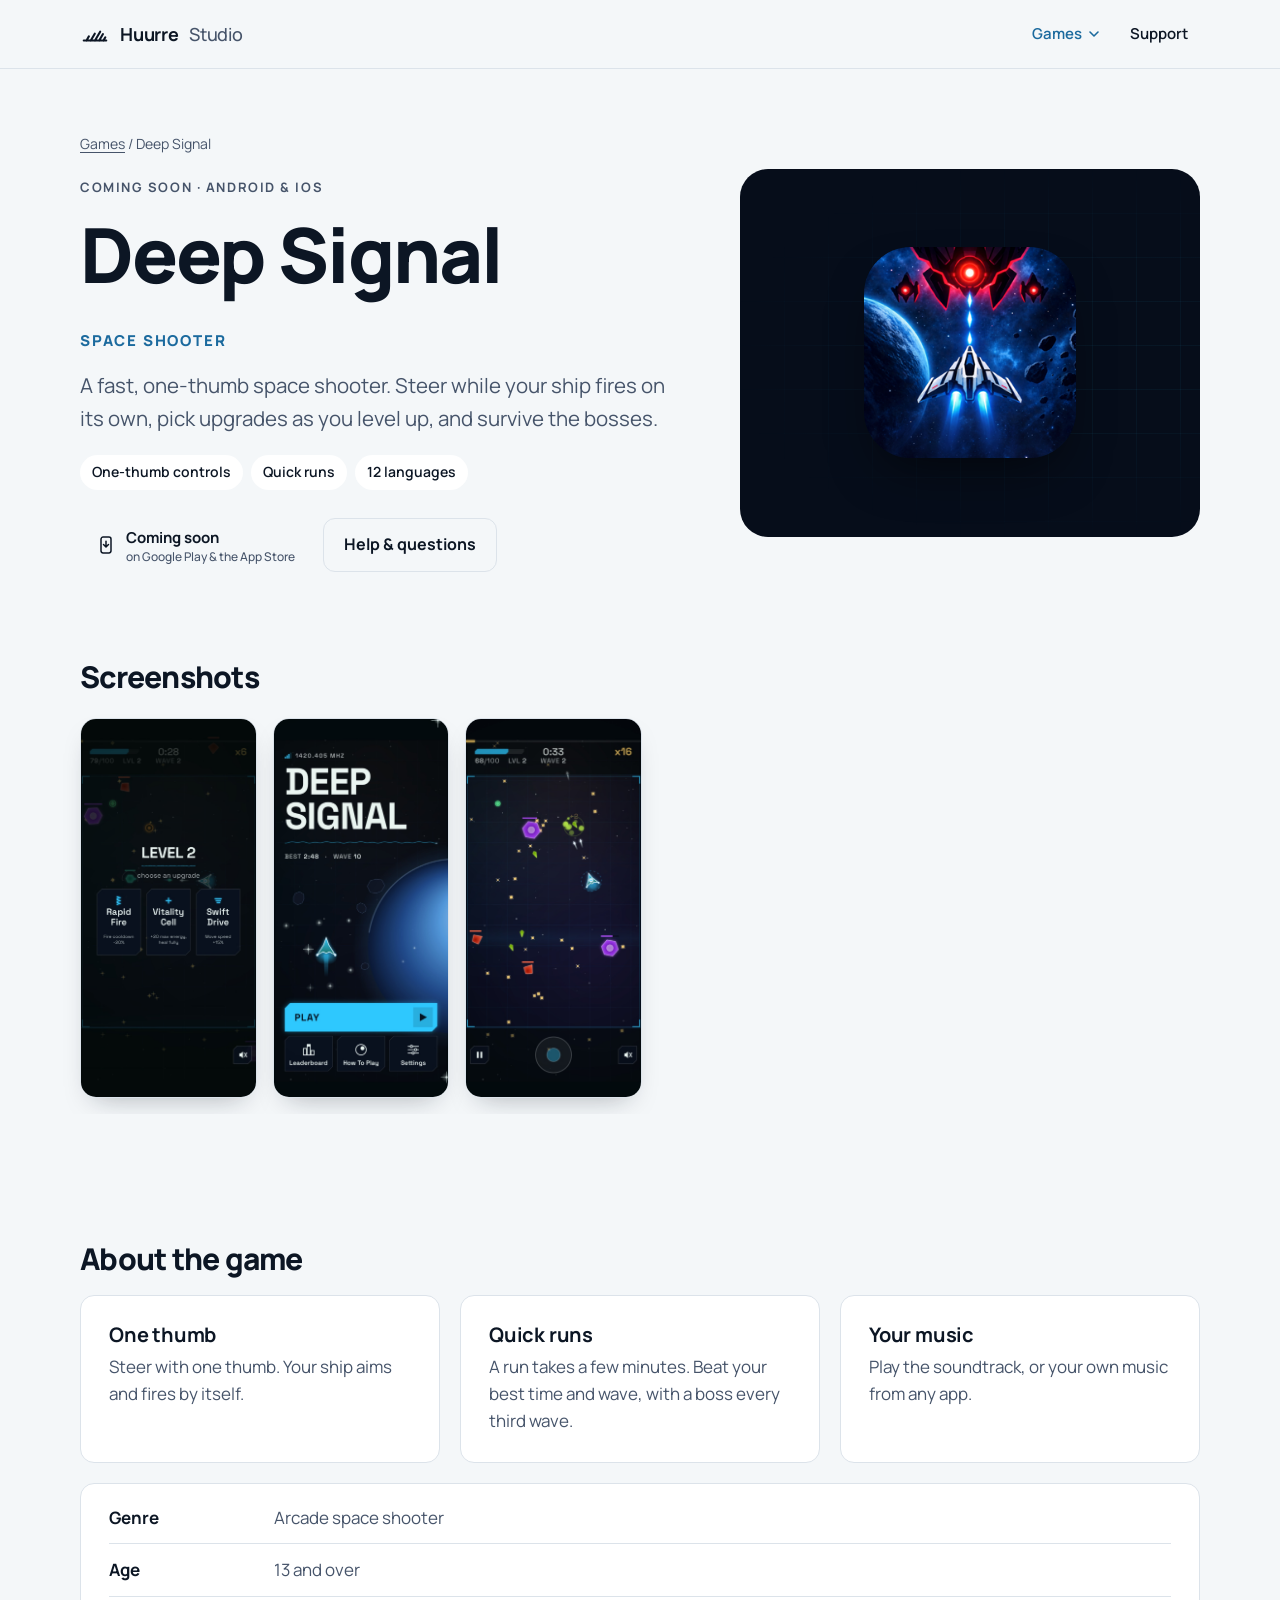
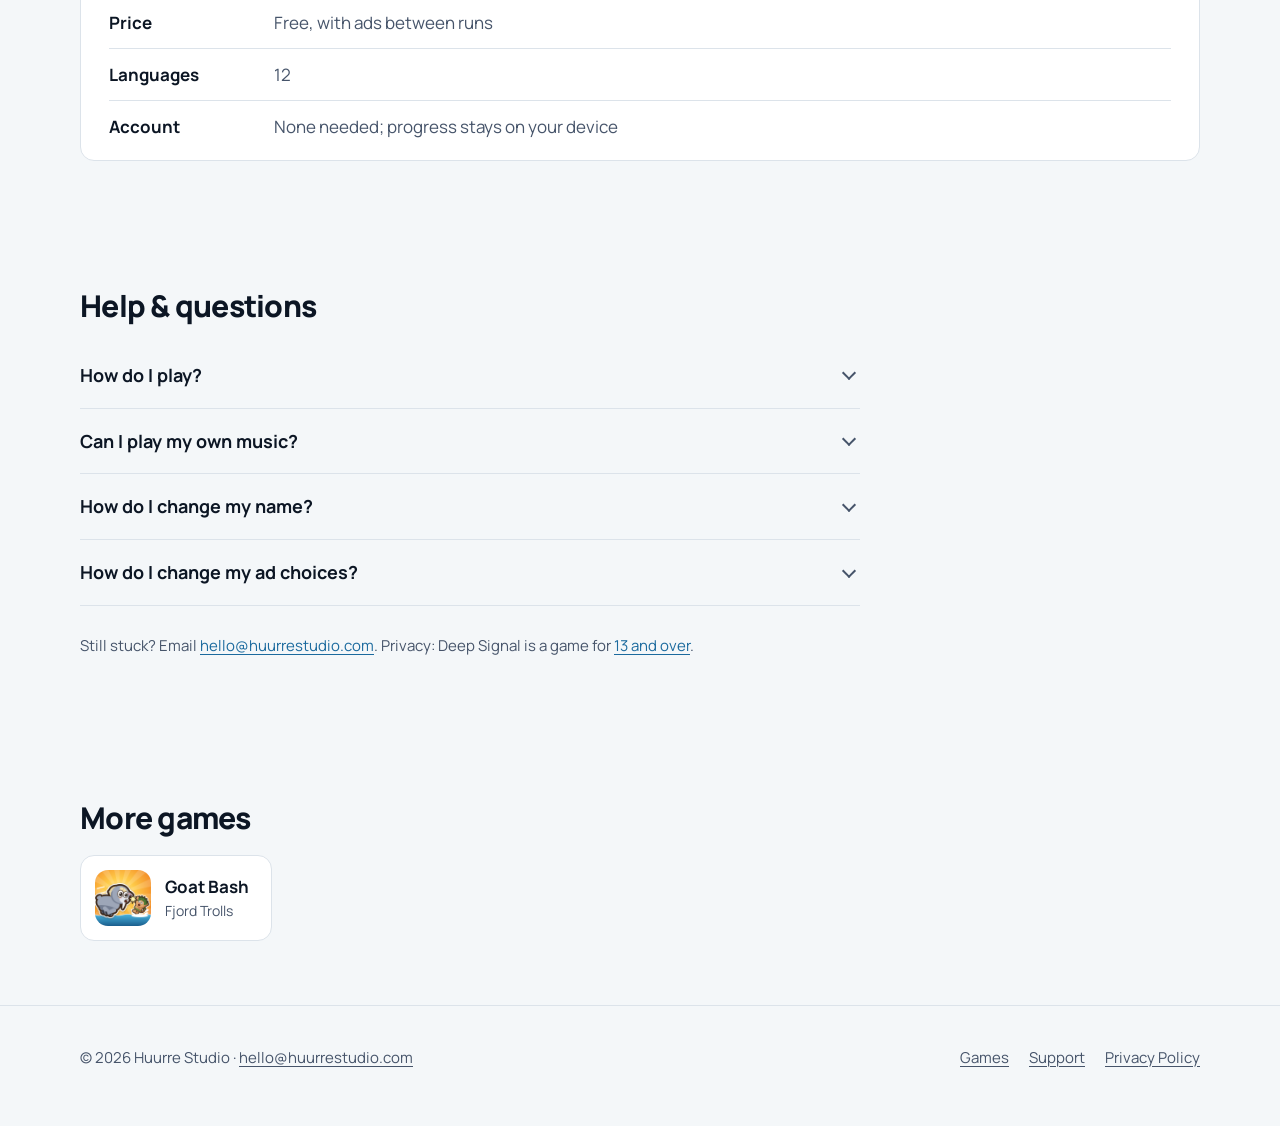
==== commit 3e4b61a5: "Website update" ====
--- a/deep-signal/index.html
+++ b/deep-signal/index.html
@@ -4,11 +4,11 @@
 <meta charset="utf-8">
 <meta name="viewport" content="width=device-width, initial-scale=1">
 <title>Deep Signal: Space Shooter | Huurre Studio</title>
-<meta name="description" content="Deep Signal: Space Shooter — A fast, one-thumb space shooter. Steer while your ship fires on its own, pick upgrades as you level up, and survive the bosses.">
+<meta name="description" content="Deep Signal: Space Shooter. A fast, one-thumb space shooter. Steer while your ship fires on its own, pick upgrades as you level up, and survive the bosses.">
 <link rel="canonical" href="https://huurrestudio.com/deep-signal/">
 <meta property="og:type" content="website">
 <meta property="og:title" content="Deep Signal: Space Shooter | Huurre Studio">
-<meta property="og:description" content="Deep Signal: Space Shooter — A fast, one-thumb space shooter. Steer while your ship fires on its own, pick upgrades as you level up, and survive the bosses.">
+<meta property="og:description" content="Deep Signal: Space Shooter. A fast, one-thumb space shooter. Steer while your ship fires on its own, pick upgrades as you level up, and survive the bosses.">
 <meta property="og:image" content="https://huurrestudio.com/assets/og-image.png">
 <meta name="twitter:card" content="summary_large_image">
 <meta name="theme-color" content="#F4F7F9" media="(prefers-color-scheme: light)">
@@ -19,6 +19,7 @@
 <link rel="preconnect" href="https://fonts.gstatic.com" crossorigin>
 <link href="https://fonts.googleapis.com/css2?family=Fraunces:ital,opsz,wght@1,9..144,400&family=Lilita+One&family=Manrope:wght@400;500;600;700;800&family=Space+Grotesk:wght@700&display=swap" rel="stylesheet">
 <link rel="stylesheet" href="/assets/site.css">
+<script src="/assets/site.js" defer></script>
 </head><body>
 <a class="skip" href="#main">Skip to content</a>
 
@@ -29,59 +30,93 @@
       Huurre <span>Studio</span>
     </a>
     <nav class="nav" aria-label="Main">
-      <a href="/#games" aria-current="page">Games</a>
+      <details class="menu">
+        <summary class="is-current">Games <svg class="chev" viewBox="0 0 24 24" fill="none" stroke="currentColor" stroke-width="2.4" stroke-linecap="round" stroke-linejoin="round" aria-hidden="true"><path d="M6 9l6 6 6-6"/></svg></summary>
+        <ul class="menu-list">
+          <li><a href="/deep-signal/" aria-current="page">
+            <img src="/assets/deep-signal/icon.png" width="256" height="256" alt="">
+            <span><strong>Deep Signal</strong><small>Space Shooter</small></span>
+          </a></li>
+          <li><a href="/goat-bash/">
+            <img src="/assets/goat-bash/icon.png" width="256" height="256" alt="">
+            <span><strong>Goat Bash</strong><small>Fjord Trolls</small></span>
+          </a></li>
+          <li class="menu-all"><a href="/#games">All games</a></li>
+        </ul>
+      </details>
       <a href="/support/">Support</a>
-      <a href="/privacy/">Privacy</a>
     </nav>
   </div>
 </header>
 
 <main id="main">
-  <section class="page-top">
+  <div class="hero game-hero">
     <div class="wrap">
-      <article class="game game--deep-signal" aria-labelledby="deep-signal-title">
-        <div class="game-text">
-          <img class="game-icon" src="/assets/deep-signal/icon.png" width="256" height="256" alt="">
-          <p class="eyebrow">Coming soon · Android &amp; iOS</p>
-          <h1 id="deep-signal-title" class="game-title">Deep<br>Signal</h1>
-          <p class="game-sub">Space Shooter</p>
-          <p class="game-summary">A fast, one-thumb space shooter. Steer while your ship fires on its own, pick upgrades as you level up, and survive the bosses.</p>
-          <ul class="chips" aria-label="Highlights"><li>One-thumb controls</li><li>Quick runs</li><li>12 languages</li></ul>
-          <div class="btns">
-            <span class="badge-soon" role="note"><svg viewBox="0 0 24 24" fill="none" stroke="currentColor" stroke-width="1.8" stroke-linecap="round" stroke-linejoin="round" aria-hidden="true"><rect x="6" y="2.5" width="12" height="19" rx="2.5"/><path d="M12 7.5v7M9 11.5l3 3 3-3"/></svg><span>Coming soon<small>on Google Play &amp; the App Store</small></span></span>
-          </div>
+      <div>
+        <p class="crumbs"><a href="/#games">Games</a> <span aria-hidden="true">/</span> Deep Signal</p>
+        <p class="eyebrow">Coming soon · Android &amp; iOS</p>
+        <h1>Deep Signal</h1>
+        <p class="game-page-sub">Space Shooter</p>
+        <p class="lede">A fast, one-thumb space shooter. Steer while your ship fires on its own, pick upgrades as you level up, and survive the bosses.</p>
+        <ul class="chips chips--plain" aria-label="Highlights"><li>One-thumb controls</li><li>Quick runs</li><li>12 languages</li></ul>
+        <div class="btns">
+          <span class="badge-soon badge-soon--plain" role="note"><svg viewBox="0 0 24 24" fill="none" stroke="currentColor" stroke-width="1.8" stroke-linecap="round" stroke-linejoin="round" aria-hidden="true"><rect x="6" y="2.5" width="12" height="19" rx="2.5"/><path d="M12 7.5v7M9 11.5l3 3 3-3"/></svg><span>Coming soon<small>on Google Play &amp; the App Store</small></span></span>
+          <a class="btn btn-ghost" href="#help">Help &amp; questions</a>
         </div>
-        <div class="shots shots--portrait">
-          <div class="shot"><img src="/assets/deep-signal/upgrade.jpg" width="720" height="1558" alt="Deep Signal level-up screen: choose one of three upgrades — Rapid Fire, Vitality Cell or Swift Drive."></div>
-          <div class="shot"><img src="/assets/deep-signal/menu.jpg" width="720" height="1558" alt="Deep Signal main menu: the title above a glowing signal trace, a ship rising past a blue planet, and a Play button." loading="lazy"></div>
-          <div class="shot"><img src="/assets/deep-signal/gameplay.jpg" width="720" height="1558" alt="Deep Signal gameplay: the player&#x27;s ship firing at purple and red enemy ships, with glowing pickups and a x16 combo." loading="lazy"></div>
-        </div>
-      </article>
+      </div>
+      <div class="game-art game--deep-signal" aria-hidden="true">
+        <img src="/assets/deep-signal/icon.png" width="256" height="256" alt="">
+      </div>
+    </div>
+  </div>
+
+  <section class="band" aria-labelledby="shots-title">
+    <div class="wrap">
+      <h2 id="shots-title">Screenshots</h2>
+    </div>
+    <ul class="gallery" tabindex="0" aria-label="Deep Signal screenshots, scroll sideways for more"><li><img src="/assets/deep-signal/upgrade.jpg" width="720" height="1558" alt="Deep Signal level-up screen: choose one of three upgrades — Rapid Fire, Vitality Cell or Swift Drive." loading="lazy"></li><li><img src="/assets/deep-signal/menu.jpg" width="720" height="1558" alt="Deep Signal main menu: the title above a glowing signal trace, a ship rising past a blue planet, and a Play button." loading="lazy"></li><li><img src="/assets/deep-signal/gameplay.jpg" width="720" height="1558" alt="Deep Signal gameplay: the player&#x27;s ship firing at purple and red enemy ships, with glowing pickups and a x16 combo." loading="lazy"></li></ul>
+  </section>
+
+  <section class="band" aria-labelledby="about-title">
+    <div class="wrap">
+      <h2 id="about-title">About the game</h2>
+      <div class="grid-3"><div class="card"><h3>One thumb</h3><p>Steer with one thumb. Your ship aims and fires by itself.</p></div><div class="card"><h3>Quick runs</h3><p>A run takes a few minutes. Beat your best time and wave, with a boss every third wave.</p></div><div class="card"><h3>Your music</h3><p>Play the soundtrack, or your own music from any app.</p></div></div>
+      <dl class="details" aria-label="Game details"><div><dt>Genre</dt><dd>Arcade space shooter</dd></div><div><dt>Age</dt><dd>13 and over</dd></div><div><dt>Price</dt><dd>Free, with ads between runs</dd></div><div><dt>Languages</dt><dd>12</dd></div><div><dt>Account</dt><dd>None needed; progress stays on your device</dd></div></dl>
     </div>
   </section>
 
-  <section class="flush-top" aria-label="Features">
-    <div class="wrap">
-      <div class="grid-3"><div class="card"><h3>One thumb</h3><p>Steer with one thumb. Your ship aims and fires by itself.</p></div><div class="card"><h3>Quick runs</h3><p>A run takes a few minutes. Beat your best time and wave, with a boss every third wave.</p></div><div class="card"><h3>Your music</h3><p>Play the soundtrack, or your own music from any app.</p></div></div>
-      <div class="game-facts">
-        <dl class="details" aria-label="Game details"><div><dt>Genre</dt><dd>Arcade space shooter</dd></div><div><dt>Age</dt><dd>13 and over</dd></div><div><dt>Price</dt><dd>Free, with ads between runs</dd></div><div><dt>Languages</dt><dd>12</dd></div><div><dt>Account</dt><dd>None needed; progress stays on your device</dd></div></dl>
-        <div class="help-links">
-          <a class="btn btn-ghost" href="/support/#deep-signal">Deep Signal support</a>
-          <a class="btn btn-ghost" href="/privacy/#deep-signal">Deep Signal privacy</a>
-        </div>
+  <section class="band" id="help" aria-labelledby="help-title">
+    <div class="wrap narrow">
+      <h2 id="help-title">Help &amp; questions</h2>
+      <div class="faq">
+        <details>
+          <summary>How do I play?</summary>
+          <div><p>Drag the control wheel to steer. Your ship fires by itself. Collect orbs to level up and pick an upgrade each time.</p></div>
+        </details>
+        <details>
+          <summary>Can I play my own music?</summary>
+          <div><p>Yes: <strong>Settings → Background Music → Your Music</strong>, then play music from any app.</p></div>
+        </details>
+        <details>
+          <summary>How do I change my name?</summary>
+          <div><p><strong>Settings → Change Name</strong>.</p></div>
+        </details>
+        <details>
+          <summary>How do I change my ad choices?</summary>
+          <div><p>In the game: <strong>Settings → Privacy Choices</strong> (where available). On iPhone: <strong>Settings → Privacy &amp; Security → Tracking</strong>. On Android: <strong>Settings → Google → Ads</strong>. See the <a href="/privacy/#teen-games">privacy policy</a>.</p></div>
+        </details>
       </div>
+      <p class="small-print">Still stuck? Email <a href="mailto:hello@huurrestudio.com?subject=Deep%20Signal">hello@huurrestudio.com</a>. Privacy: Deep Signal is a game for <a href="/privacy/#teen-games">13 and over</a>.</p>
     </div>
   </section>
 
-  <section class="flush-top" aria-labelledby="more-title">
+  <section class="band" aria-labelledby="more-title">
     <div class="wrap">
-      <h2 id="more-title" class="h3">More from Huurre Studio</h2>
-      <div class="mini-games">
-        <a class="mini-game" href="/goat-bash/">
+      <h2 id="more-title">More games</h2>
+      <div class="mini-games"><a class="mini-game" href="/goat-bash/">
           <img src="/assets/goat-bash/icon.png" width="256" height="256" alt="" loading="lazy">
           <span><strong>Goat Bash</strong><small>Fjord Trolls</small></span>
-        </a>
-      </div>
+        </a></div>
     </div>
   </section>
 </main>
@@ -90,8 +125,7 @@
   <div class="wrap">
     <p style="margin:0">© 2026 Huurre Studio · <a href="mailto:hello@huurrestudio.com">hello@huurrestudio.com</a></p>
     <nav aria-label="Footer">
-      <a href="/deep-signal/">Deep Signal</a>
-      <a href="/goat-bash/">Goat Bash</a>
+      <a href="/#games">Games</a>
       <a href="/support/">Support</a>
       <a href="/privacy/">Privacy Policy</a>
     </nav>
--- a/assets/site.css
+++ b/assets/site.css
@@ -193,31 +193,80 @@
   mask-image: radial-gradient(ellipse at 72% 40%, #000 20%, transparent 70%);
 }
 
-/* game pages: details box, help links and the other games */
-.game-facts { display: grid; grid-template-columns: 1.4fr 1fr; gap: 20px; margin-top: 20px; align-items: start; }
-@media (max-width: 860px) { .game-facts { grid-template-columns: 1fr; } }
-.details { margin: 0; background: var(--surface); border: 1px solid var(--line); border-radius: var(--radius); padding: 8px 28px; }
+/* ---------- header Games menu (scales with any number of games) ---------- */
+.menu { position: relative; }
+.menu summary {
+  list-style: none; cursor: pointer; display: inline-flex; align-items: center; gap: 4px;
+  color: var(--ink); font-weight: 600; font-size: 15px; padding: 10px 12px; border-radius: 10px;
+}
+.menu summary::-webkit-details-marker { display: none; }
+.menu summary:hover, .menu[open] summary { background: var(--line); }
+.menu summary.is-current { color: var(--accent); }
+.menu .chev { width: 16px; height: 16px; transition: transform .15s; }
+.menu[open] .chev { transform: rotate(180deg); }
+.menu-list {
+  position: absolute; right: 0; top: calc(100% + 6px); z-index: 20; min-width: 260px; max-height: 70vh; overflow-y: auto;
+  list-style: none; margin: 0; padding: 8px; background: var(--surface); border: 1px solid var(--line); border-radius: 14px;
+  box-shadow: 0 18px 40px -12px rgba(12,22,36,.25);
+}
+.menu-list a { display: flex; align-items: center; gap: 12px; padding: 8px 10px; border-radius: 10px; color: var(--ink); text-decoration: none; }
+.menu-list a:hover { background: var(--bg); }
+.menu-list a[aria-current="page"] strong { color: var(--accent); }
+.menu-list img { width: 36px; height: 36px; border-radius: 9px; }
+.menu-list small { display: block; color: var(--ink-2); font-size: 13px; line-height: 1.3; }
+.menu-list strong { font-size: 15px; line-height: 1.3; }
+.menu-list .menu-all { border-top: 1px solid var(--line); margin-top: 6px; padding-top: 6px; }
+.menu-list .menu-all a { font-weight: 600; font-size: 15px; }
+@media (prefers-reduced-motion: reduce) { .menu .chev { transition: none; } }
+
+/* ---------- game pages: same calm layout as the home page ---------- */
+.game-hero { padding: clamp(32px, 5vw, 64px) 0 clamp(16px, 2vw, 24px); }
+.game-hero .wrap { grid-template-columns: 1.3fr 1fr; }
+.crumbs { font-size: 14px; color: var(--ink-2); margin-bottom: 22px; }
+.crumbs a { color: var(--ink-2); }
+.game-page-sub { margin: -6px 0 16px; font-weight: 800; font-size: 15px; letter-spacing: .12em; text-transform: uppercase; color: var(--accent); }
+.chips--plain li { border-color: var(--line); color: var(--ink); background: var(--surface); }
+.badge-soon--plain { border-color: var(--line); color: var(--ink); }
+.badge-soon--plain small { color: var(--ink-2); }
+.game-art {
+  position: relative; isolation: isolate; overflow: hidden; border-radius: 28px; aspect-ratio: 5 / 4;
+  display: grid; place-items: center; background: var(--g-bg); max-width: 460px; justify-self: end; width: 100%;
+}
+.game-art::before { content: ""; position: absolute; inset: 0; z-index: -1; }
+.game-art img { width: 46%; border-radius: 22%; box-shadow: 0 24px 50px -18px rgba(0,0,0,.6); }
+@media (max-width: 860px) { .game-hero .wrap { grid-template-columns: 1fr; } .game-art { order: -1; max-width: none; aspect-ratio: 2 / 1; } .game-art img { width: 30%; } }
+
+section.band { padding: clamp(36px, 5vw, 64px) 0; }
+section.band h2 { font-size: clamp(24px, 2.6vw, 30px); margin-bottom: 20px; }
+.wrap.narrow > * { max-width: 780px; }   /* left-aligned like the other sections, with a readable line length */
+.gallery {
+  list-style: none; margin: 0; display: flex; gap: 16px; overflow-x: auto; scroll-snap-type: x mandatory;
+  padding: 4px max(20px, calc((100% - var(--wrap)) / 2)) 16px; scroll-padding-inline: max(20px, calc((100% - var(--wrap)) / 2));
+}
+.gallery li { flex: none; scroll-snap-align: start; }
+.gallery img { height: clamp(240px, 32vw, 380px); width: auto; border-radius: 16px; border: 1px solid var(--line); box-shadow: 0 12px 28px -14px rgba(12,22,36,.35); }
+.gallery:focus-visible { outline-offset: -3px; }
+.details { margin: 20px 0 0; background: var(--surface); border: 1px solid var(--line); border-radius: var(--radius); padding: 8px 28px; }
 .details div { display: grid; grid-template-columns: 9em 1fr; gap: 12px; padding: 12px 0; border-bottom: 1px solid var(--line); }
 .details div:last-child { border-bottom: 0; }
 .details dt { font-weight: 700; }
 .details dd { margin: 0; color: var(--ink-2); }
-.help-links { display: flex; flex-direction: column; gap: 12px; }
-.help-links .btn { justify-content: center; }
-.h3 { font-size: 20px; font-weight: 700; letter-spacing: -0.01em; }
+@media (max-width: 480px) { .details { padding: 4px 18px; } .details div { grid-template-columns: 1fr; gap: 2px; } }
 .mini-games { display: flex; flex-wrap: wrap; gap: 16px; }
 .mini-game { display: flex; align-items: center; gap: 14px; padding: 14px 22px 14px 14px; background: var(--surface); border: 1px solid var(--line); border-radius: var(--radius); color: var(--ink); text-decoration: none; }
 .mini-game:hover { border-color: var(--ink-2); }
 .mini-game img { width: 56px; height: 56px; border-radius: 13px; }
 .mini-game small { display: block; color: var(--ink-2); font-size: 14px; }
 
-/* support and privacy: game switcher and per-game headings */
-.game-switch { display: flex; flex-wrap: wrap; gap: 10px; margin: 8px 0 8px; }
-.game-switch a { display: inline-flex; align-items: center; gap: 10px; padding: 8px 16px 8px 8px; border: 1px solid var(--line); border-radius: 999px; background: var(--surface); color: var(--ink); font-weight: 700; text-decoration: none; }
-.game-switch a:hover { border-color: var(--ink-2); }
-.game-switch img { width: 32px; height: 32px; border-radius: 8px; }
-.game-heading { display: flex; align-items: center; gap: 14px; }
-.game-heading img { width: 44px; height: 44px; border-radius: 11px; }
-.section-links { margin-top: 16px; font-size: 15px; color: var(--ink-2); }
+/* ---------- support ---------- */
+.contact-card { display: flex; flex-wrap: wrap; align-items: center; justify-content: space-between; gap: 16px 24px; background: var(--surface); border: 1px solid var(--line); border-radius: var(--radius); padding: 22px 24px; margin: 8px 0 8px; }
+.contact-card p { margin: 2px 0 0; color: var(--ink-2); font-size: 15px; }
+.link-list { list-style: none; padding: 0 !important; margin: 0; display: grid; grid-template-columns: repeat(auto-fill, minmax(240px, 1fr)); gap: 12px; }
+.link-list li { margin: 0 !important; }
+.link-list a { display: flex; align-items: center; justify-content: space-between; gap: 12px; padding: 16px 18px; background: var(--surface); border: 1px solid var(--line); border-radius: 12px; color: var(--ink); text-decoration: none; }
+.link-list a:hover { border-color: var(--ink-2); }
+.link-list small { display: block; color: var(--ink-2); font-size: 14px; }
+.link-list svg { width: 18px; height: 18px; flex: none; color: var(--ink-2); }
 
 /* ---------- principles ---------- */
 .grid-3 { display: grid; grid-template-columns: repeat(3, 1fr); gap: 20px; }
@@ -249,6 +298,7 @@
 .prose .meta { color: var(--ink-2); font-size: 15px; }
 .note { background: var(--surface); border: 1px solid var(--line); border-left: 3px solid var(--accent); border-radius: 10px; padding: 16px 18px; margin: 1.2em 0; }
 .table-scroll { overflow-x: auto; }
+.prose tbody th { white-space: nowrap; }
 
 /* FAQ */
 .faq details { border-bottom: 1px solid var(--line); }
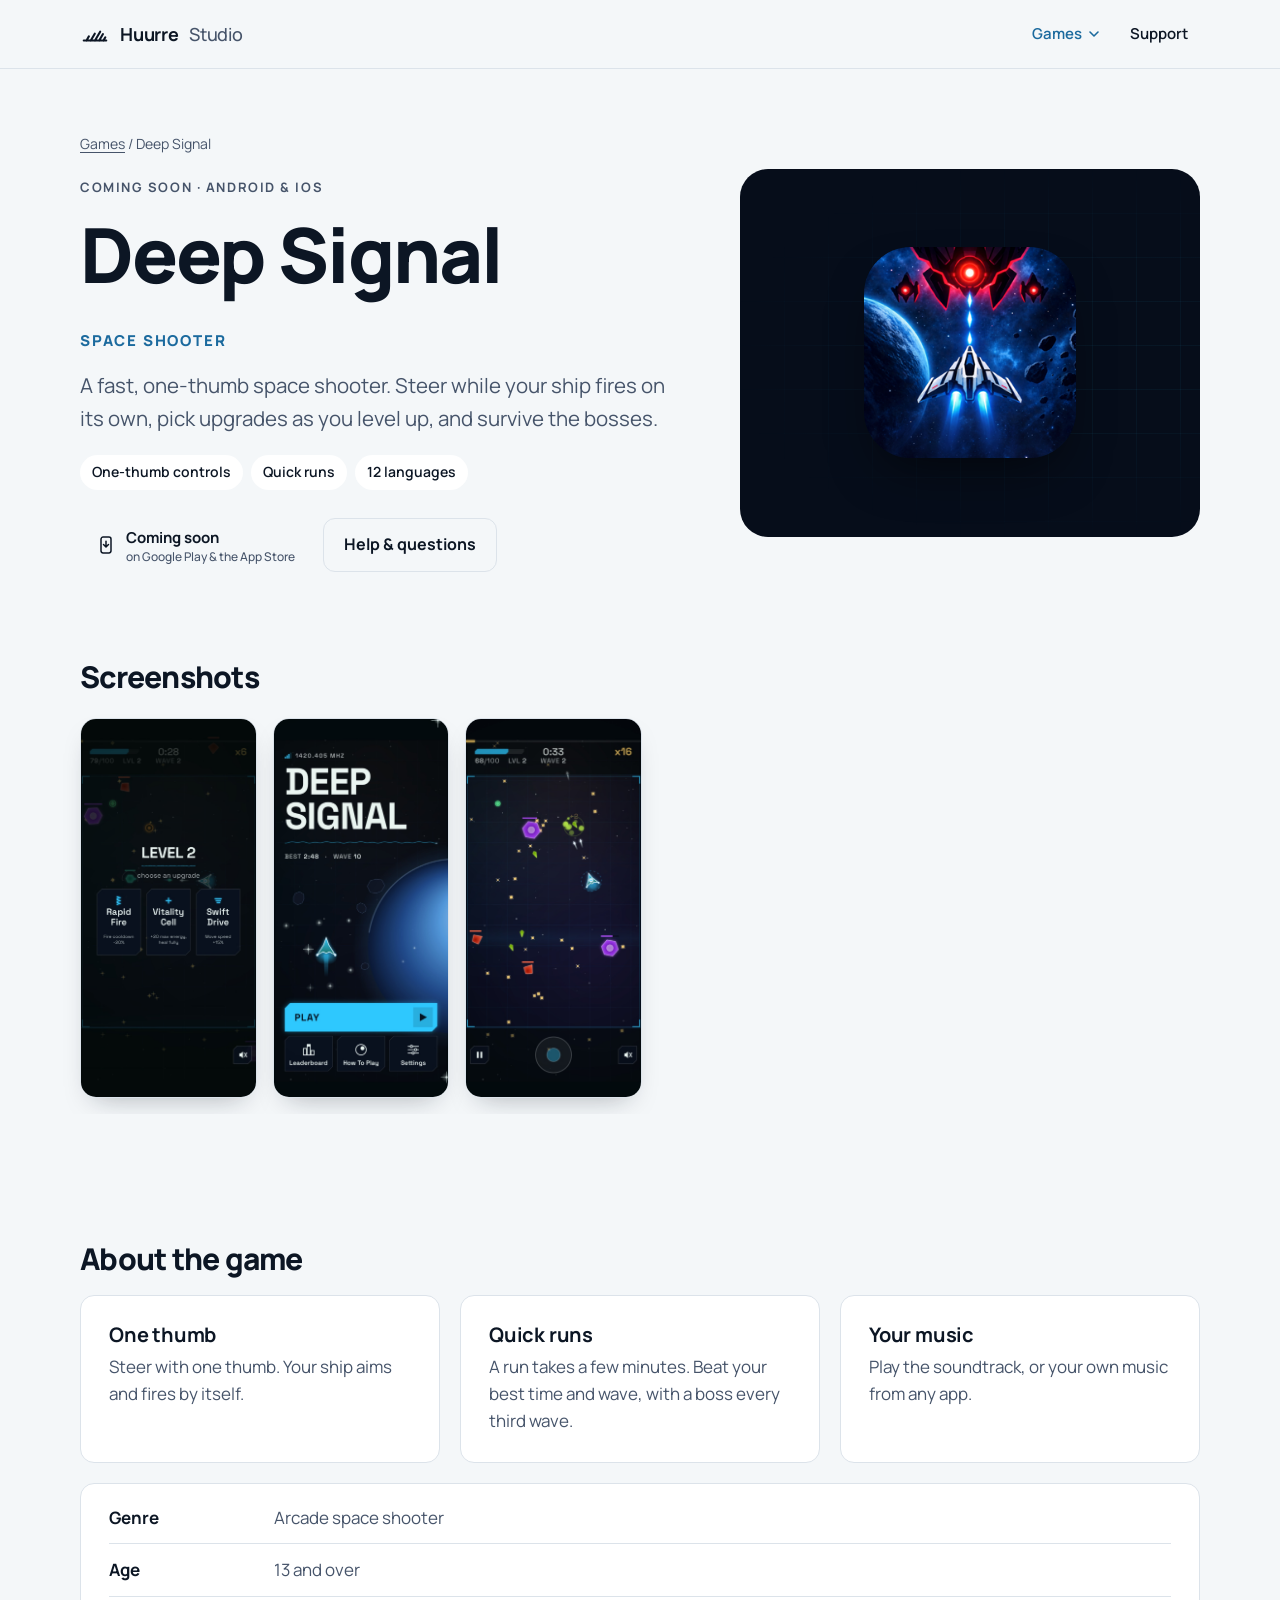
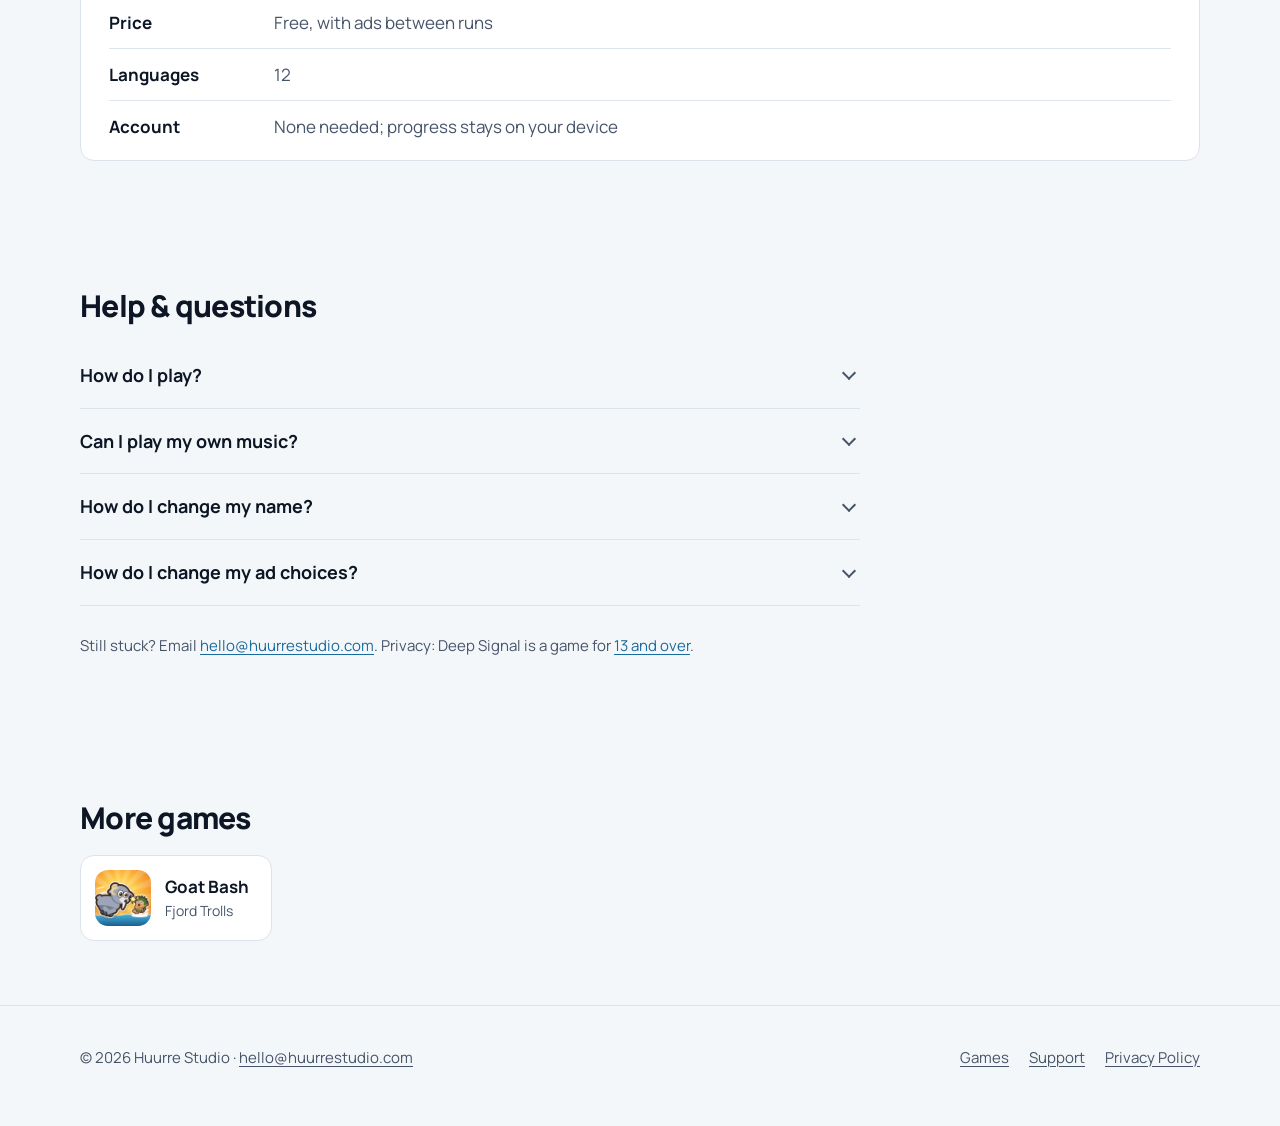
==== commit 63085274: "Website update" ====
--- a/deep-signal/index.html
+++ b/deep-signal/index.html
@@ -18,8 +18,8 @@
 <link rel="preconnect" href="https://fonts.googleapis.com">
 <link rel="preconnect" href="https://fonts.gstatic.com" crossorigin>
 <link href="https://fonts.googleapis.com/css2?family=Fraunces:ital,opsz,wght@1,9..144,400&family=Lilita+One&family=Manrope:wght@400;500;600;700;800&family=Space+Grotesk:wght@700&display=swap" rel="stylesheet">
-<link rel="stylesheet" href="/assets/site.css">
-<script src="/assets/site.js" defer></script>
+<link rel="stylesheet" href="/assets/site.css?v=5659ef0bb1">
+<script src="/assets/site.js?v=861329c727" defer></script>
 </head><body>
 <a class="skip" href="#main">Skip to content</a>
 
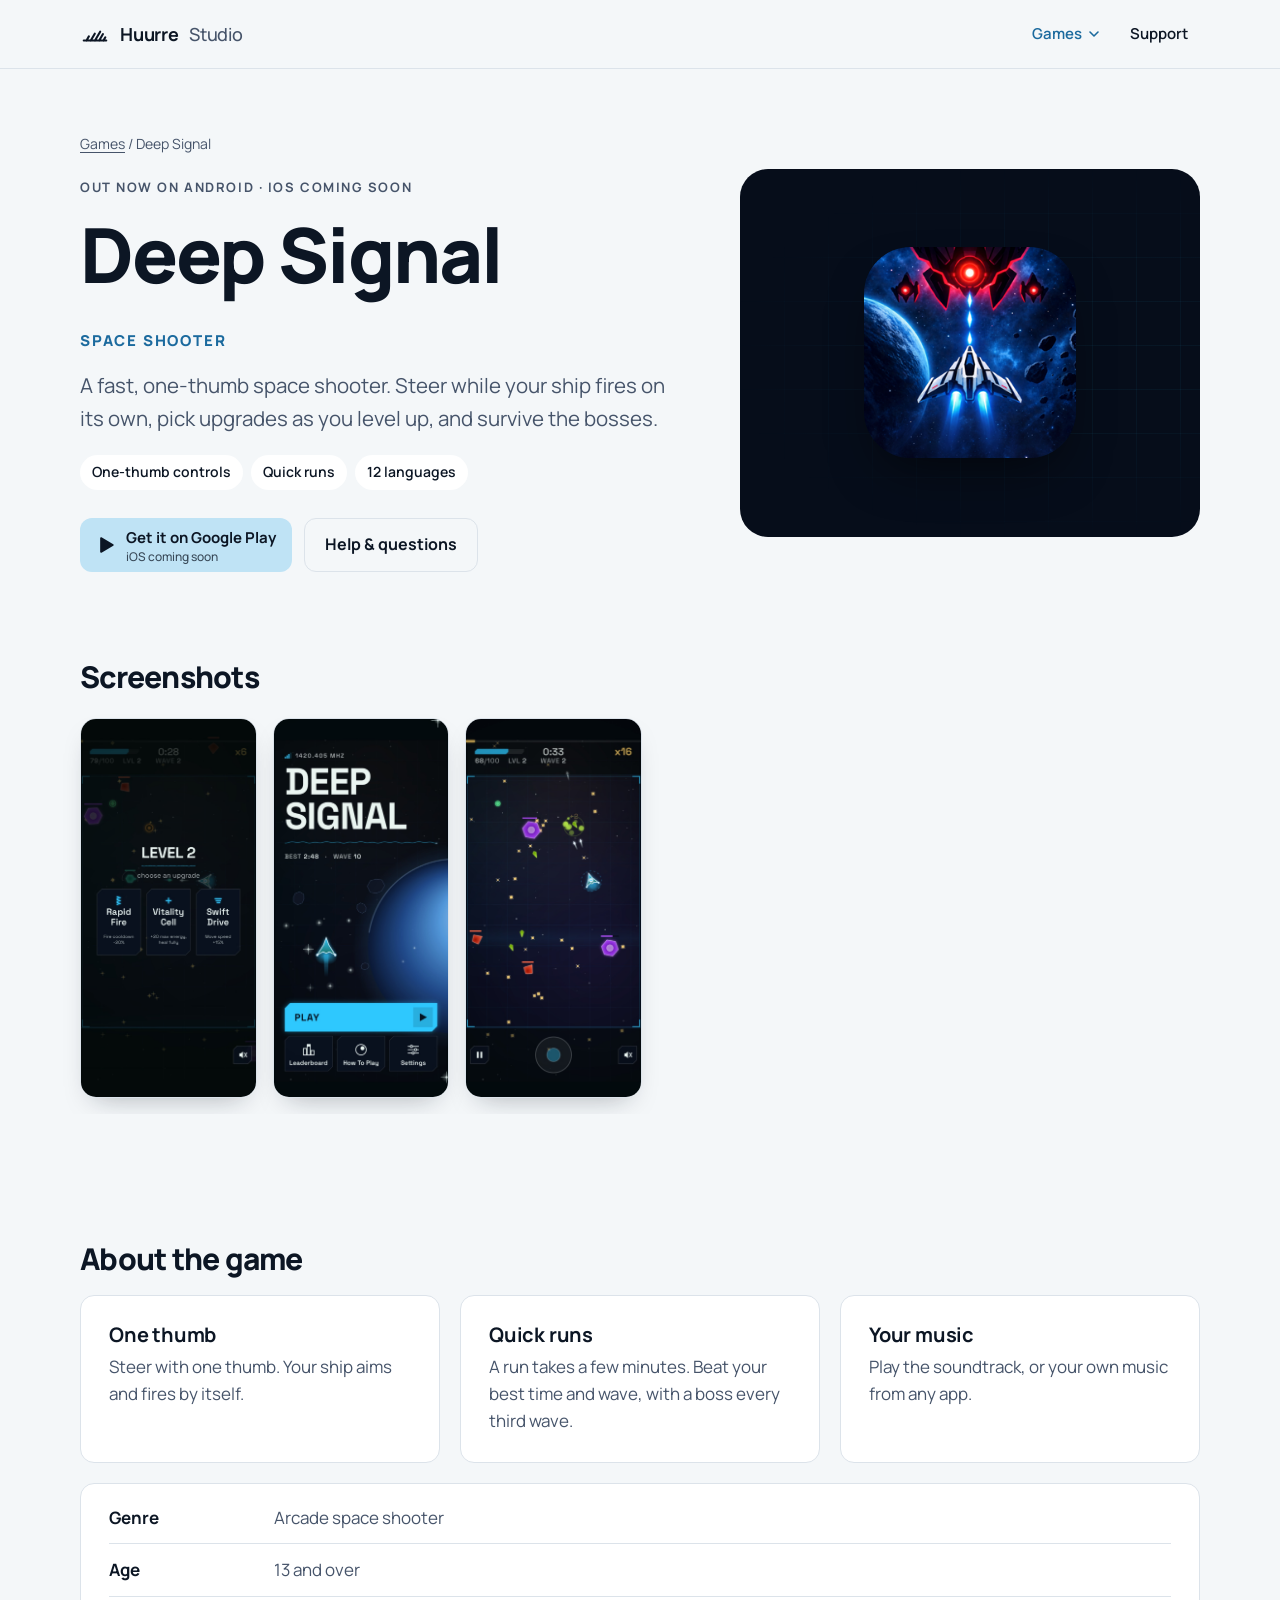
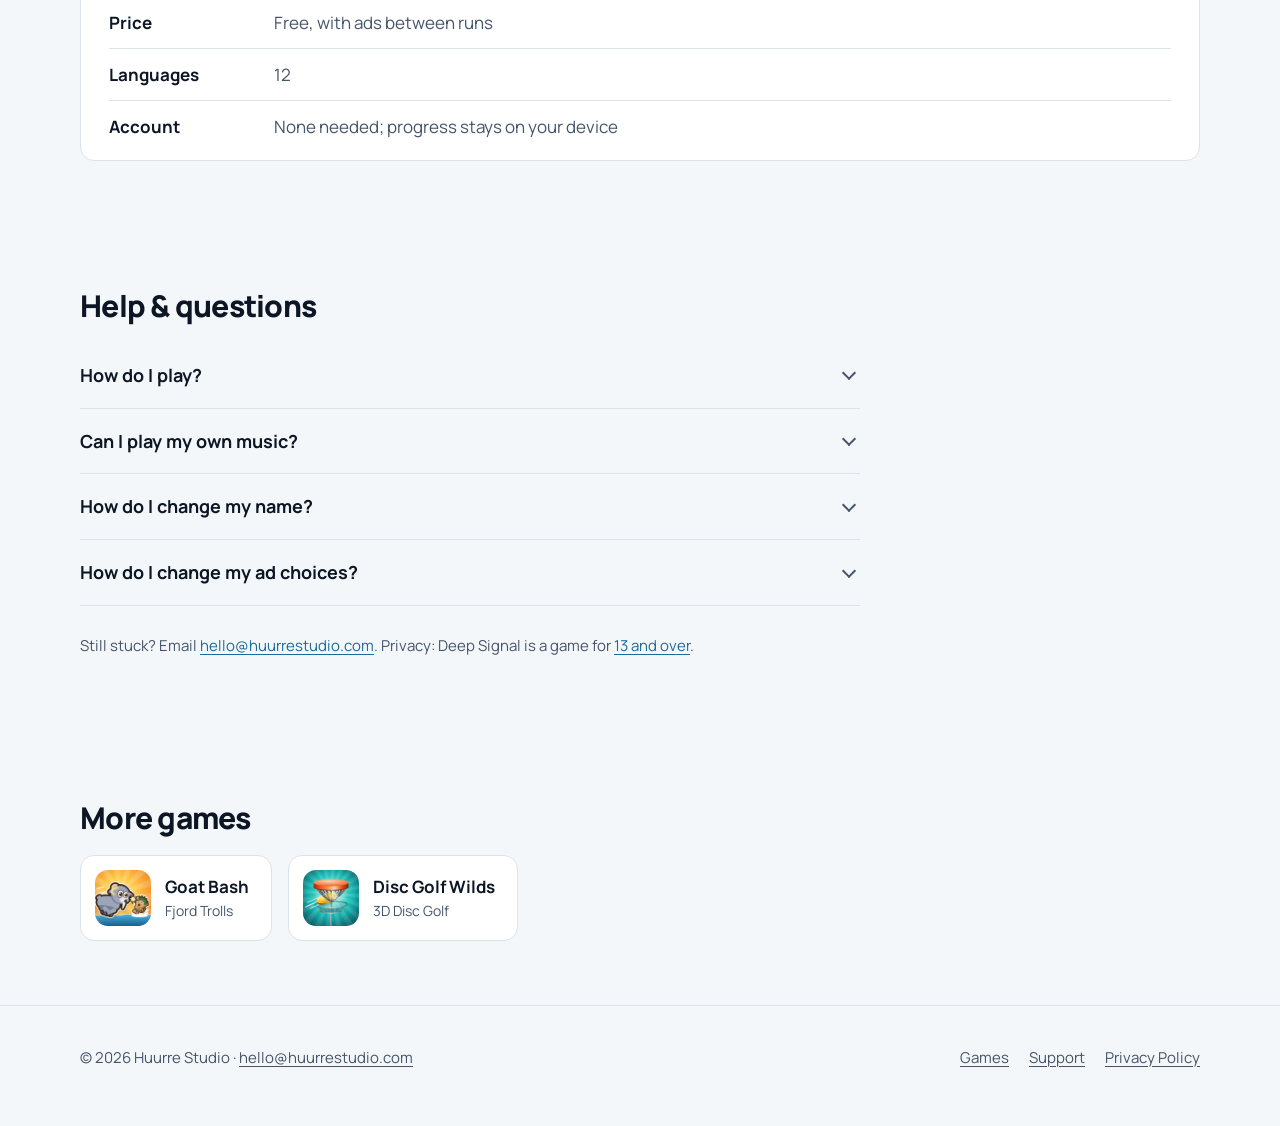
==== commit 50cc7888: "Add files via upload Add Disc Golf Wilds; Deep Signal and Goat Bash out on Android" ====
--- a/deep-signal/index.html
+++ b/deep-signal/index.html
@@ -17,8 +17,8 @@
 <link rel="apple-touch-icon" href="/apple-touch-icon.png">
 <link rel="preconnect" href="https://fonts.googleapis.com">
 <link rel="preconnect" href="https://fonts.gstatic.com" crossorigin>
-<link href="https://fonts.googleapis.com/css2?family=Fraunces:ital,opsz,wght@1,9..144,400&family=Lilita+One&family=Manrope:wght@400;500;600;700;800&family=Space+Grotesk:wght@700&display=swap" rel="stylesheet">
-<link rel="stylesheet" href="/assets/site.css?v=5659ef0bb1">
+<link href="https://fonts.googleapis.com/css2?family=Fraunces:ital,opsz,wght@1,9..144,400&family=Lilita+One&family=Manrope:wght@400;500;600;700;800&family=Outfit:wght@900&family=Space+Grotesk:wght@700&display=swap" rel="stylesheet">
+<link rel="stylesheet" href="/assets/site.css?v=d236c60b64">
 <script src="/assets/site.js?v=861329c727" defer></script>
 </head><body>
 <a class="skip" href="#main">Skip to content</a>
@@ -41,6 +41,10 @@
             <img src="/assets/goat-bash/icon.png" width="256" height="256" alt="">
             <span><strong>Goat Bash</strong><small>Fjord Trolls</small></span>
           </a></li>
+          <li><a href="/disc-golf-wilds/">
+            <img src="/assets/disc-golf-wilds/icon.png" width="256" height="256" alt="">
+            <span><strong>Disc Golf Wilds</strong><small>3D Disc Golf</small></span>
+          </a></li>
           <li class="menu-all"><a href="/#games">All games</a></li>
         </ul>
       </details>
@@ -54,13 +58,13 @@
     <div class="wrap">
       <div>
         <p class="crumbs"><a href="/#games">Games</a> <span aria-hidden="true">/</span> Deep Signal</p>
-        <p class="eyebrow">Coming soon · Android &amp; iOS</p>
+        <p class="eyebrow">Out now on Android · iOS coming soon</p>
         <h1>Deep Signal</h1>
         <p class="game-page-sub">Space Shooter</p>
         <p class="lede">A fast, one-thumb space shooter. Steer while your ship fires on its own, pick upgrades as you level up, and survive the bosses.</p>
         <ul class="chips chips--plain" aria-label="Highlights"><li>One-thumb controls</li><li>Quick runs</li><li>12 languages</li></ul>
         <div class="btns">
-          <span class="badge-soon badge-soon--plain" role="note"><svg viewBox="0 0 24 24" fill="none" stroke="currentColor" stroke-width="1.8" stroke-linecap="round" stroke-linejoin="round" aria-hidden="true"><rect x="6" y="2.5" width="12" height="19" rx="2.5"/><path d="M12 7.5v7M9 11.5l3 3 3-3"/></svg><span>Coming soon<small>on Google Play &amp; the App Store</small></span></span>
+          <a class="badge-soon badge-store badge-soon--plain" href="https://play.google.com/store/apps/details?id=com.huurrestudio.deepsignal" rel="noopener"><svg viewBox="0 0 24 24" fill="currentColor" aria-hidden="true"><path d="M5 3.6v16.8c0 .8.9 1.3 1.6.9l14.1-8.4c.7-.4.7-1.4 0-1.8L6.6 2.7C5.9 2.3 5 2.8 5 3.6z"/></svg><span>Get it on Google Play<small>iOS coming soon</small></span></a>
           <a class="btn btn-ghost" href="#help">Help &amp; questions</a>
         </div>
       </div>
@@ -116,6 +120,9 @@
       <div class="mini-games"><a class="mini-game" href="/goat-bash/">
           <img src="/assets/goat-bash/icon.png" width="256" height="256" alt="" loading="lazy">
           <span><strong>Goat Bash</strong><small>Fjord Trolls</small></span>
+        </a><a class="mini-game" href="/disc-golf-wilds/">
+          <img src="/assets/disc-golf-wilds/icon.png" width="256" height="256" alt="" loading="lazy">
+          <span><strong>Disc Golf Wilds</strong><small>3D Disc Golf</small></span>
         </a></div>
     </div>
   </section>
--- a/assets/site.css
+++ b/assets/site.css
@@ -160,6 +160,10 @@
 }
 .badge-soon svg { width: 20px; height: 20px; }
 .badge-soon small { display: block; font-weight: 500; font-size: 12px; color: var(--g-dim); line-height: 1.2; }
+/* once a game is out, the badge becomes a link to its store page */
+a.badge-store { text-decoration: none; background: rgba(255,255,255,.06); transition: background .15s, border-color .15s; }
+a.badge-store:hover { background: rgba(255,255,255,.12); border-color: var(--g-accent); color: var(--g-ink); }
+a.badge-store svg { color: var(--g-accent); }
 
 /* screenshots in device frames: three portrait phones, or two landscape phones overlapping */
 .shot { background: #151c29; padding: 6px; border-radius: 26px; box-shadow: 0 30px 60px -20px rgba(0,0,0,.6), 0 0 0 1px rgba(255,255,255,.08) inset; }
@@ -188,6 +192,13 @@
 .game--goat-bash { --g-bg: linear-gradient(165deg, #3E9BD6 0%, #1E6CA3 55%, #144B78 100%); --g-ink: #fff; --g-dim: rgba(255,255,255,.88);
   --g-accent: #FFC83D; --g-accent-ink: #3A2414; --g-line: rgba(255,255,255,.35); --g-title-font: "Lilita One", var(--font); --g-title: #FFC83D; }
 .game--goat-bash .game-title { font-weight: 400; letter-spacing: .01em; -webkit-text-stroke: .12em #3A2414; paint-order: stroke fill; text-shadow: 0 .06em 0 #3A2414; }
+.game--disc-golf-wilds { --g-bg: linear-gradient(165deg, #2F6B4F 0%, #1D4A39 50%, #14382B 100%); --g-ink: #FFF8EA; --g-dim: rgba(255,248,234,.8);
+  --g-accent: #FF6A1F; --g-accent-ink: #fff; --g-line: rgba(255,248,234,.22); --g-title-font: "Outfit", var(--font); --g-title: #FFF1D6; }
+.game--disc-golf-wilds .game-title { font-weight: 900; letter-spacing: -.01em; text-shadow: 0 .04em .18em rgba(0,0,0,.3); }
+.game--disc-golf-wilds::before { /* a faint flight line arcing behind the screenshots */
+  background-image: radial-gradient(circle at 76% 34%, transparent 0 31%, rgba(255,177,122,.16) 31.3% 31.8%, transparent 32.1%);
+  mask-image: radial-gradient(ellipse at 72% 40%, #000 25%, transparent 70%);
+}
 .game--goat-bash::before { /* soft sunburst behind the screenshots */
   background-image: repeating-conic-gradient(from 0deg at 72% 38%, rgba(255,214,110,.10) 0deg 9deg, transparent 9deg 18deg);
   mask-image: radial-gradient(ellipse at 72% 40%, #000 20%, transparent 70%);
@@ -228,6 +239,10 @@
 .chips--plain li { border-color: var(--line); color: var(--ink); background: var(--surface); }
 .badge-soon--plain { border-color: var(--line); color: var(--ink); }
 .badge-soon--plain small { color: var(--ink-2); }
+a.badge-store.badge-soon--plain { background: var(--frost); border-color: var(--frost); color: var(--frost-ink); }
+a.badge-store.badge-soon--plain small { color: var(--frost-ink); opacity: .75; }
+a.badge-store.badge-soon--plain svg { color: var(--frost-ink); }
+a.badge-store.badge-soon--plain:hover { filter: brightness(1.06); border-color: var(--accent); }
 .game-art {
   position: relative; isolation: isolate; overflow: hidden; border-radius: 28px; aspect-ratio: 5 / 4;
   display: grid; place-items: center; background: var(--g-bg); max-width: 460px; justify-self: end; width: 100%;
